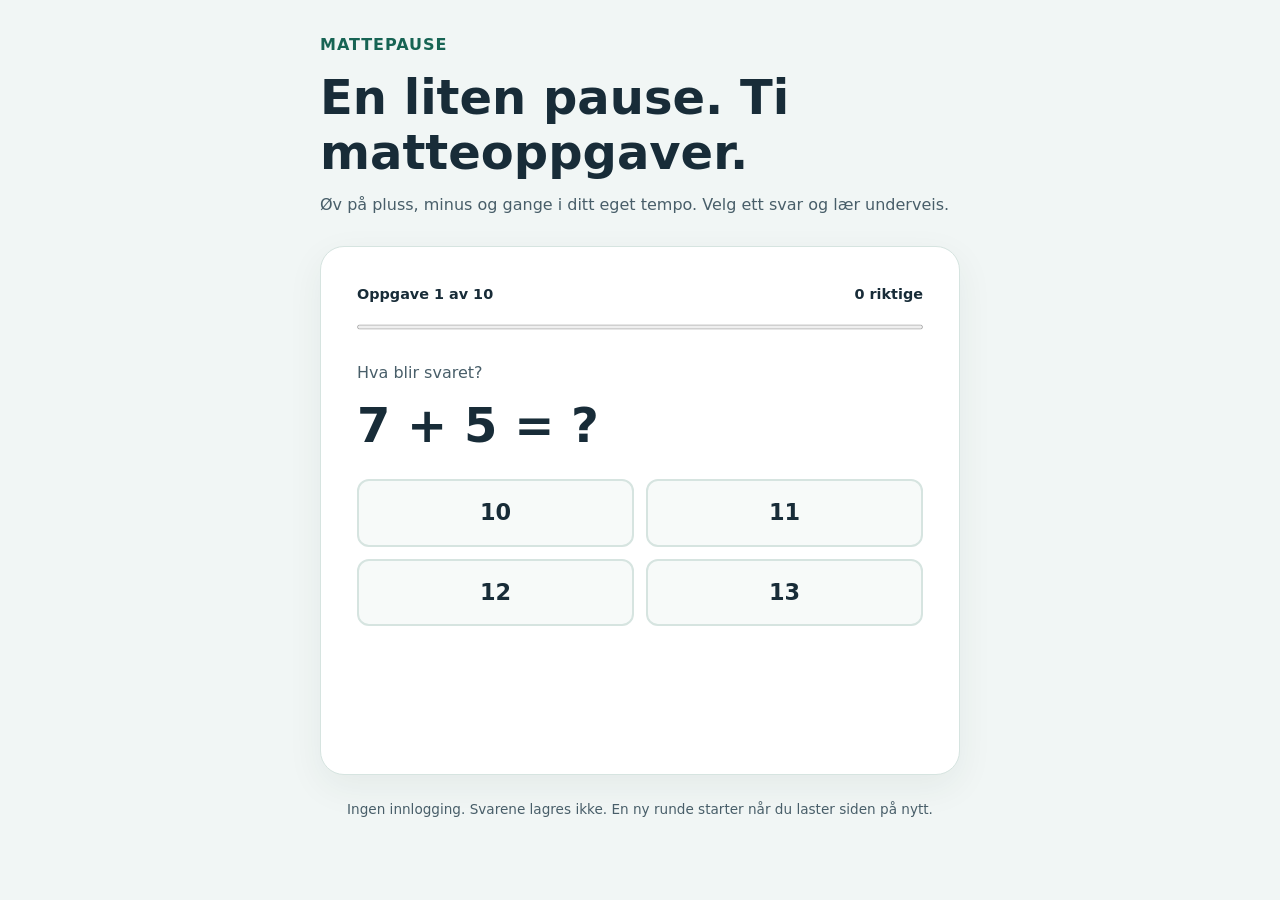
==== public/index.html @ da72226c "Lag norsk publiseringsguide og selvstendig mattequiz" ====
<!doctype html>
<html lang="nb">
<head>
  <meta charset="utf-8">
  <meta name="viewport" content="width=device-width, initial-scale=1">
  <meta name="description" content="Øv på pluss, minus og gange med en gratis mattequiz. Ti oppgaver med forklaring og umiddelbar tilbakemelding.">
  <title>Mattepause – en liten mattequiz</title>
  <style>
    :root {
      color-scheme: light;
      font-family: system-ui, -apple-system, BlinkMacSystemFont, "Segoe UI", sans-serif;
      color: #182c38;
      background: #f1f6f5;
      line-height: 1.6;
    }
    * { box-sizing: border-box; }
    body { margin: 0; padding: 32px 16px; }
    main { width: 100%; max-width: 640px; margin: 0 auto; }
    .brand { margin: 0; color: #176454; font-weight: 800; letter-spacing: .06em; }
    h1 { font-size: clamp(2rem, 6vw, 3rem); line-height: 1.15; margin: 12px 0; }
    .intro { color: #485e69; margin: 0 0 28px; }
    .card { background: #fff; padding: clamp(20px, 5vw, 36px); border: 1px solid #d6e4e0; border-radius: 24px; box-shadow: 0 12px 36px #183c3010; }
    .meta { display: flex; justify-content: space-between; gap: 12px; flex-wrap: wrap; font-size: .9rem; font-weight: 600; }
    progress { display: block; width: 100%; height: 10px; margin: 16px 0 28px; accent-color: #176454; }
    .label { color: #485e69; margin: 0; }
    h2 { font-size: clamp(2rem, 8vw, 3rem); line-height: 1.2; margin: 12px 0 24px; }
    .answers { display: grid; grid-template-columns: repeat(2, minmax(0, 1fr)); gap: 12px; }
    button { font: inherit; cursor: pointer; min-height: 52px; border-radius: 12px; }
    .answer { border: 2px solid #d6e4e0; background: #f7faf9; color: #182c38; font-size: 1.4rem; font-weight: 700; padding: 14px; }
    .answer:hover:not(:disabled) { border-color: #176454; background: #eaf4f0; }
    button:focus-visible { outline: 3px solid #2649bb; outline-offset: 4px; }
    .answer:disabled { cursor: default; opacity: 1; }
    .answer.correct { background: #e5f4e9; border-color: #237344; color: #17502e; }
    .answer.wrong { background: #fff0ed; border-color: #ac3a2a; color: #872c20; }
    .feedback { min-height: 5em; margin: 20px 0 12px; }
    .feedback[data-result="correct"] { color: #17502e; }
    .feedback[data-result="wrong"] { color: #872c20; }
    .primary { width: 100%; border: 0; background: #176454; color: #fff; padding: 12px 20px; font-weight: 700; }
    .primary:hover { background: #104c40; }
    .summary { font-size: 1.15rem; margin-bottom: 28px; }
    footer { text-align: center; color: #485e69; font-size: .85rem; margin-top: 24px; }
    [hidden] { display: none !important; }
    @media (max-width: 360px) { body { padding: 20px 12px; } .card { padding: 18px; } }
  </style>
</head>
<body>
  <main>
    <header>
      <p class="brand">MATTEPAUSE</p>
      <h1>En liten pause. Ti matteoppgaver.</h1>
      <p class="intro">Øv på pluss, minus og gange i ditt eget tempo. Velg ett svar og lær underveis.</p>
    </header>
    <section class="card" aria-label="Mattequiz">
      <div id="quiz">
        <div class="meta"><span id="counter"></span><span id="score"></span></div>
        <progress id="progress" value="0" max="10" aria-label="Antall besvarte oppgaver"></progress>
        <p class="label">Hva blir svaret?</p>
        <h2 id="question" tabindex="-1"></h2>
        <div id="answers" class="answers" role="group" aria-labelledby="question"></div>
        <p id="feedback" class="feedback" role="status" aria-live="polite" aria-atomic="true"></p>
        <button id="next" class="primary" type="button" hidden>Neste oppgave →</button>
      </div>
      <div id="result" hidden>
        <p class="label">Alle oppgavene er besvart</p>
        <h2 id="result-title" tabindex="-1">Godt jobbet!</h2>
        <p id="summary" class="summary"></p>
        <button id="restart" class="primary" type="button">Prøv en gang til</button>
      </div>
      <noscript>Du må aktivere JavaScript i nettleseren for å bruke quizen.</noscript>
    </section>
    <footer>Ingen innlogging. Svarene lagres ikke. En ny runde starter når du laster siden på nytt.</footer>
  </main>
  <script>
    "use strict";

    // Endre oppgavene her. «answer» er riktig svar og må finnes én gang i «options».
    const questions = [
      { text: "7 + 5", answer: 12, options: [10, 11, 12, 13], explanation: "7 + 3 blir 10. Legg til 2 til, så får du 12." },
      { text: "15 − 8", answer: 7, options: [6, 7, 8, 9], explanation: "15 − 5 blir 10. Trekk fra 3 til, så får du 7." },
      { text: "3 × 4", answer: 12, options: [7, 10, 12, 14], explanation: "Tre grupper med fire blir 4 + 4 + 4 = 12." },
      { text: "9 + 6", answer: 15, options: [14, 15, 16, 17], explanation: "9 + 1 blir 10. Legg til de siste 5, så får du 15." },
      { text: "20 − 7", answer: 13, options: [11, 12, 13, 14], explanation: "20 − 5 blir 15. Trekk fra 2 til, så får du 13." },
      { text: "5 × 5", answer: 25, options: [10, 20, 25, 30], explanation: "Fem grupper med fem blir 5 + 5 + 5 + 5 + 5 = 25." },
      { text: "18 + 4", answer: 22, options: [20, 21, 22, 24], explanation: "18 + 2 blir 20. Legg til 2 til, så får du 22." },
      { text: "14 − 6", answer: 8, options: [6, 7, 8, 9], explanation: "14 − 4 blir 10. Trekk fra 2 til, så får du 8." },
      { text: "2 × 9", answer: 18, options: [11, 16, 18, 20], explanation: "To grupper med ni blir 9 + 9 = 18." },
      { text: "25 + 15", answer: 40, options: [30, 35, 40, 45], explanation: "20 + 10 blir 30, og 5 + 5 blir 10. Til sammen blir det 40." }
    ];

    const byId = (id) => document.getElementById(id);
    let current = 0;
    let points = 0;
    let answered = false;

    function showQuestion(moveFocus = false) {
      answered = false;
      const question = questions[current];
      byId("counter").textContent = `Oppgave ${current + 1} av ${questions.length}`;
      byId("score").textContent = `${points} riktige`;
      byId("progress").max = questions.length;
      byId("progress").value = current;
      byId("question").textContent = `${question.text} = ?`;
      byId("feedback").textContent = "";
      byId("feedback").removeAttribute("data-result");
      byId("next").hidden = true;
      byId("answers").replaceChildren();
      question.options.forEach((option) => {
        const button = document.createElement("button");
        button.type = "button";
        button.className = "answer";
        button.textContent = option;
        button.addEventListener("click", () => checkAnswer(option, button));
        byId("answers").append(button);
      });
      if (moveFocus) byId("question").focus();
    }

    function checkAnswer(option, selectedButton) {
      if (answered) return;
      answered = true;
      const question = questions[current];
      const correct = option === question.answer;
      if (correct) points += 1;
      for (const button of byId("answers").children) {
        button.disabled = true;
        if (Number(button.textContent) === question.answer) button.classList.add("correct");
      }
      if (!correct) selectedButton.classList.add("wrong");
      byId("feedback").dataset.result = correct ? "correct" : "wrong";
      byId("feedback").textContent = `${correct ? "Riktig!" : `Ikke helt. Riktig svar er ${question.answer}.`} ${question.explanation}`;
      byId("score").textContent = `${points} riktige`;
      byId("progress").value = current + 1;
      byId("next").textContent = current === questions.length - 1 ? "Se resultatet →" : "Neste oppgave →";
      byId("next").hidden = false;
    }

    byId("next").addEventListener("click", () => {
      if (!answered) return;
      current += 1;
      if (current < questions.length) {
        showQuestion(true);
      } else {
        byId("quiz").hidden = true;
        byId("result").hidden = false;
        byId("summary").textContent = `Du fikk ${points} av ${questions.length} riktige. ${points === questions.length ? "Alle svarene var riktige!" : "Ta gjerne en ny runde og øv på det som var vanskelig."}`;
        byId("result-title").focus();
      }
    });

    byId("restart").addEventListener("click", () => {
      current = 0;
      points = 0;
      byId("result").hidden = true;
      byId("quiz").hidden = false;
      showQuestion(true);
    });

    showQuestion();
  </script>
</body>
</html>
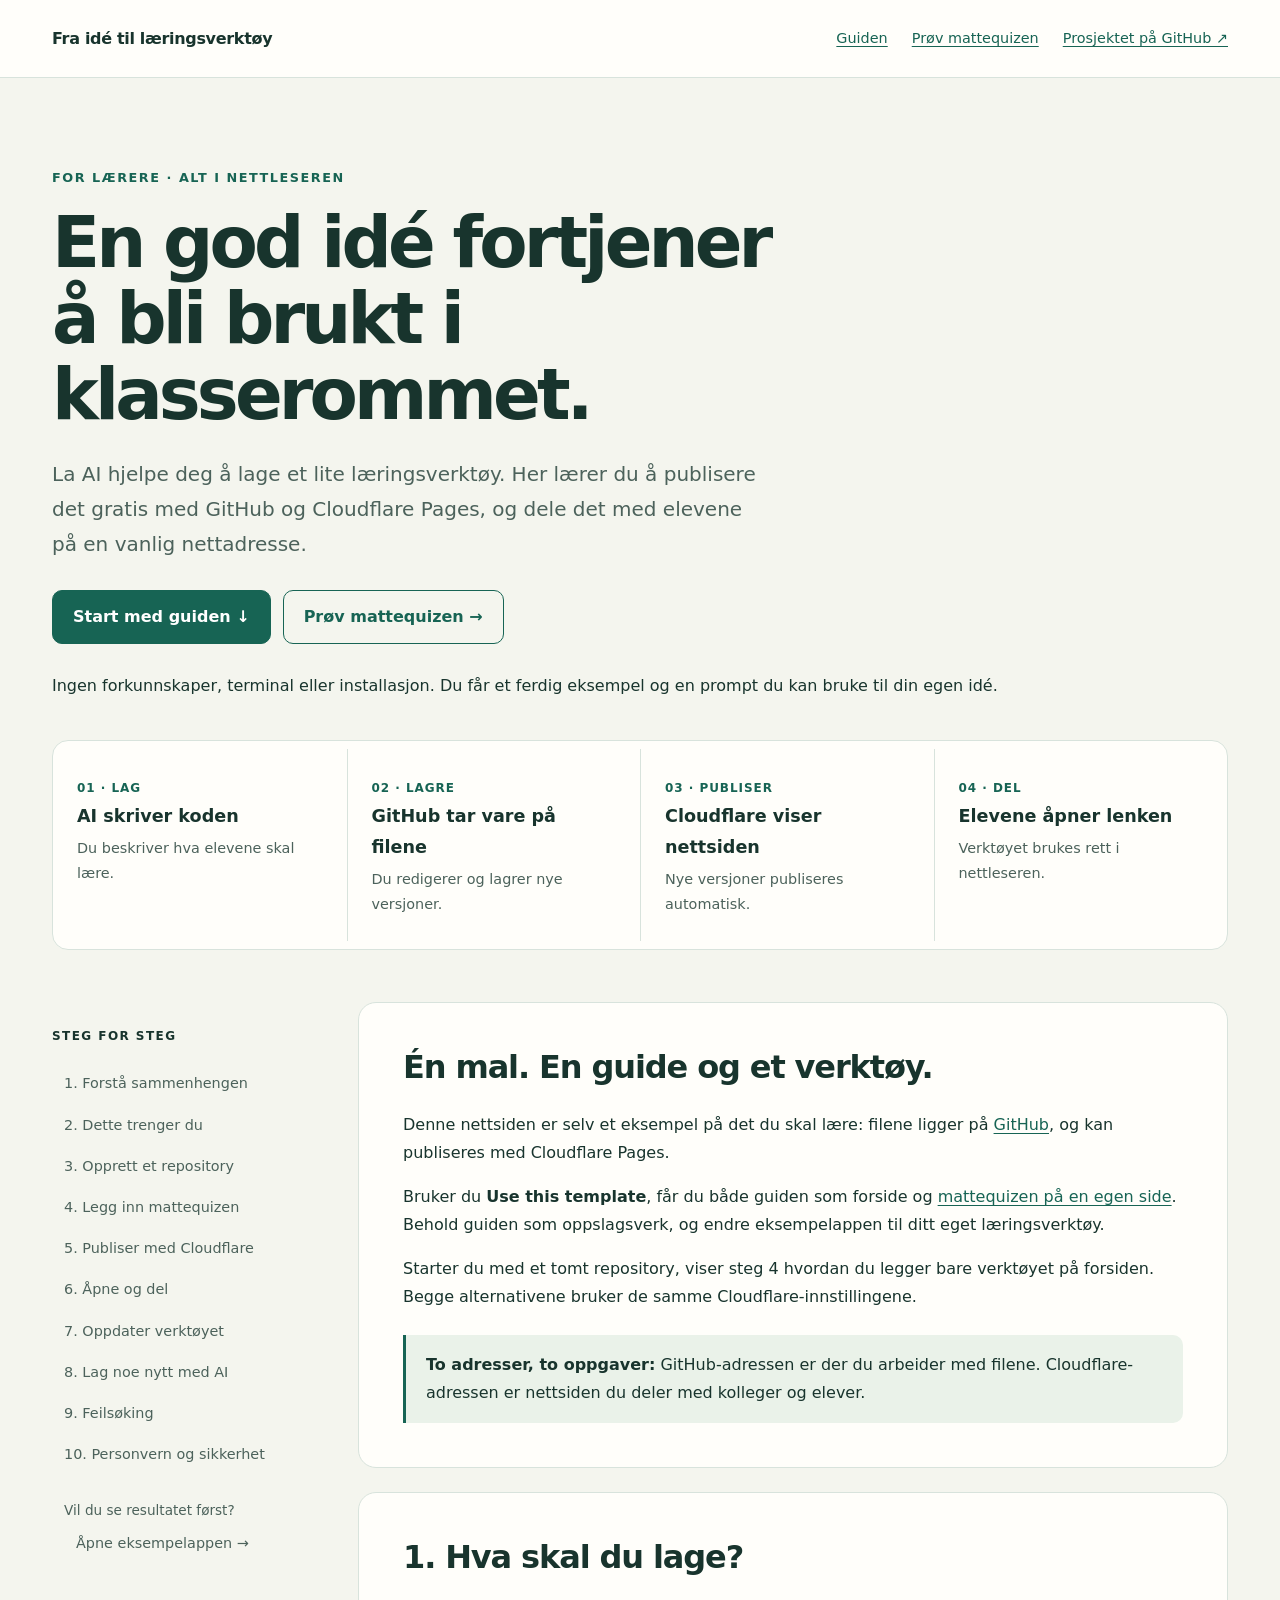
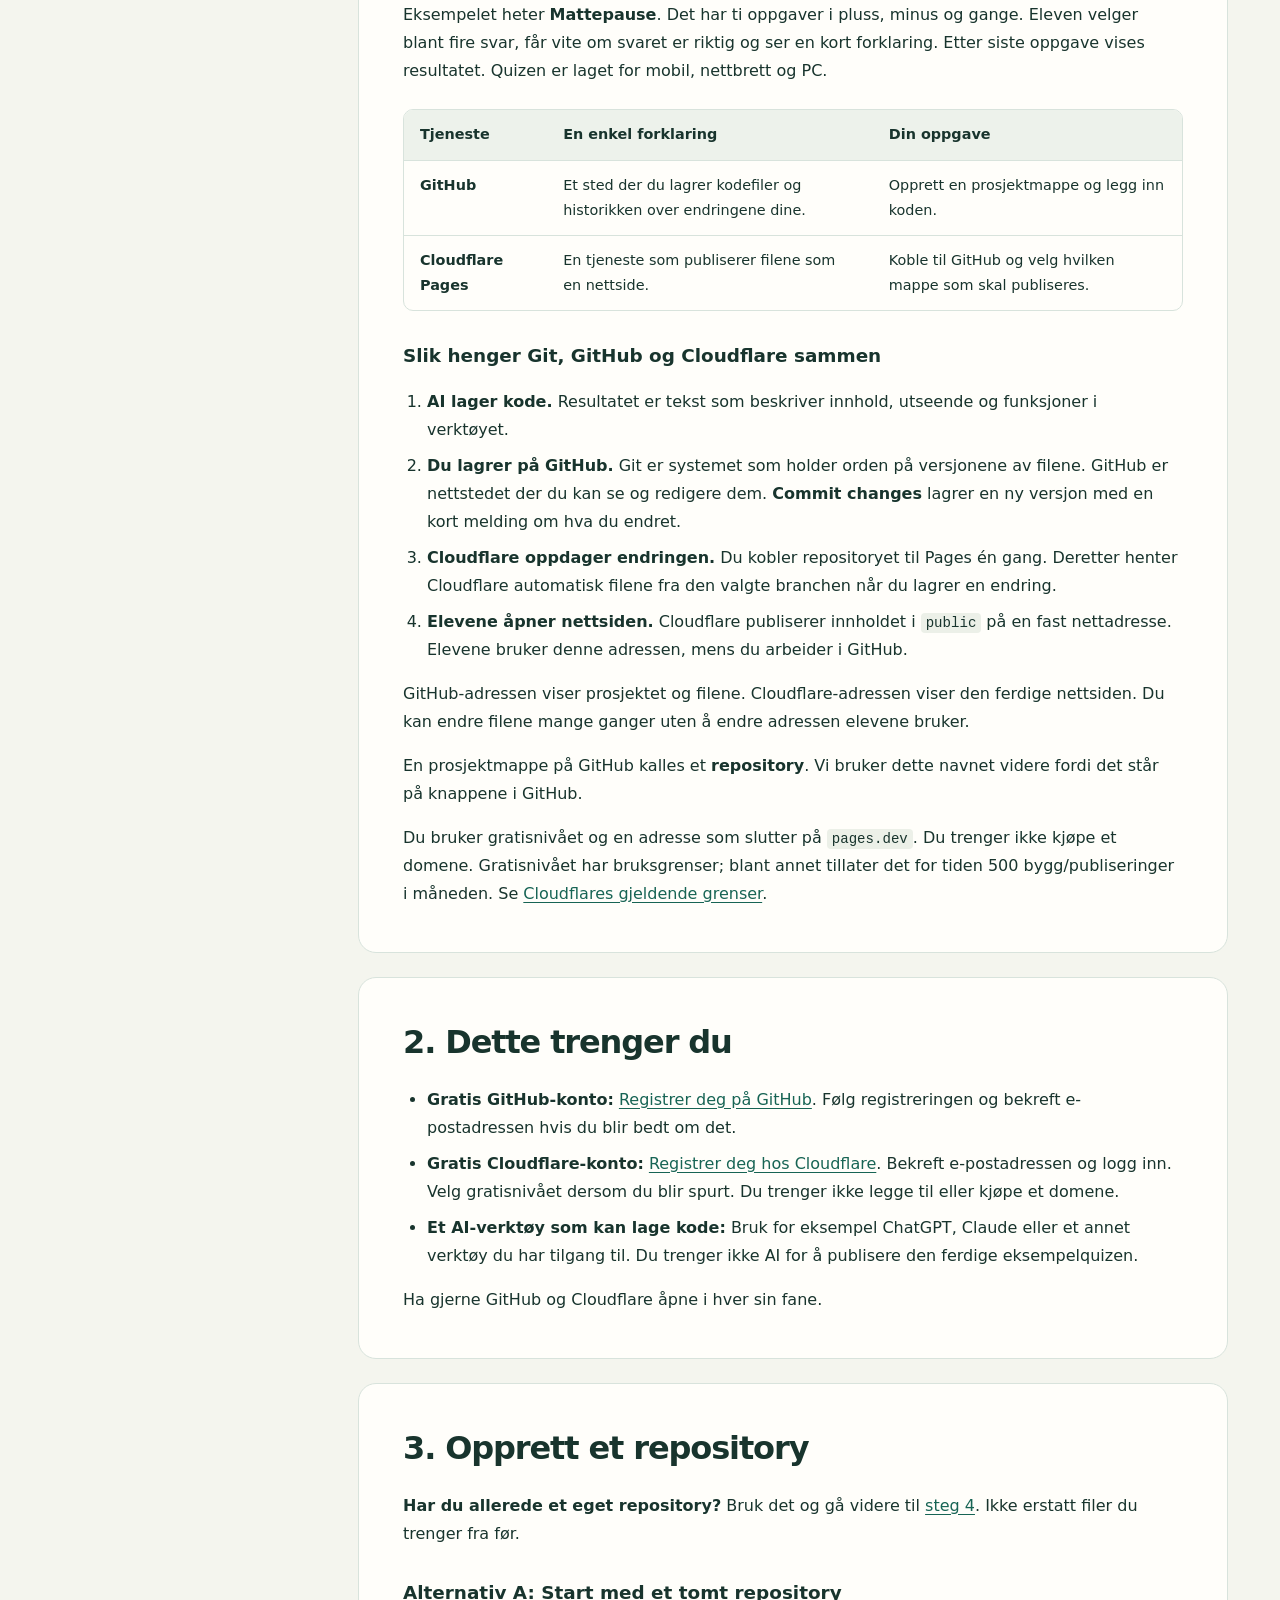
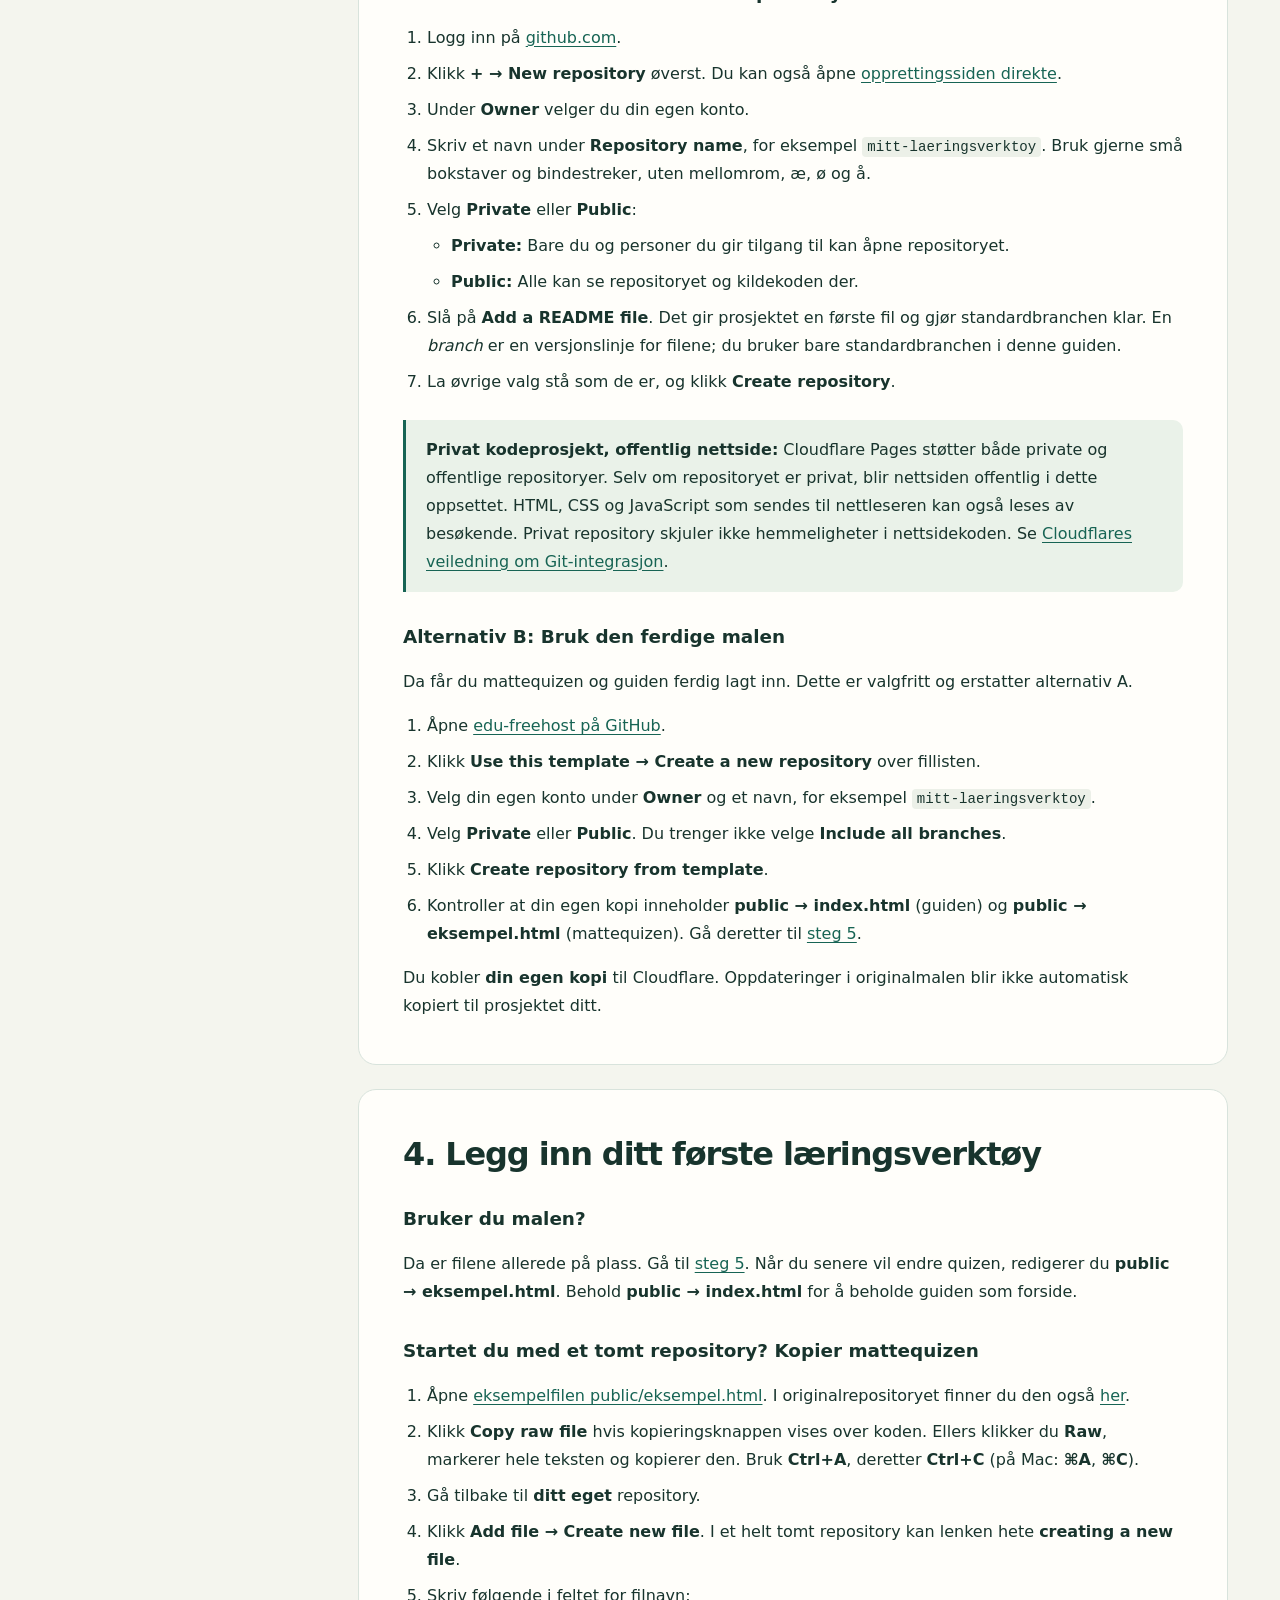
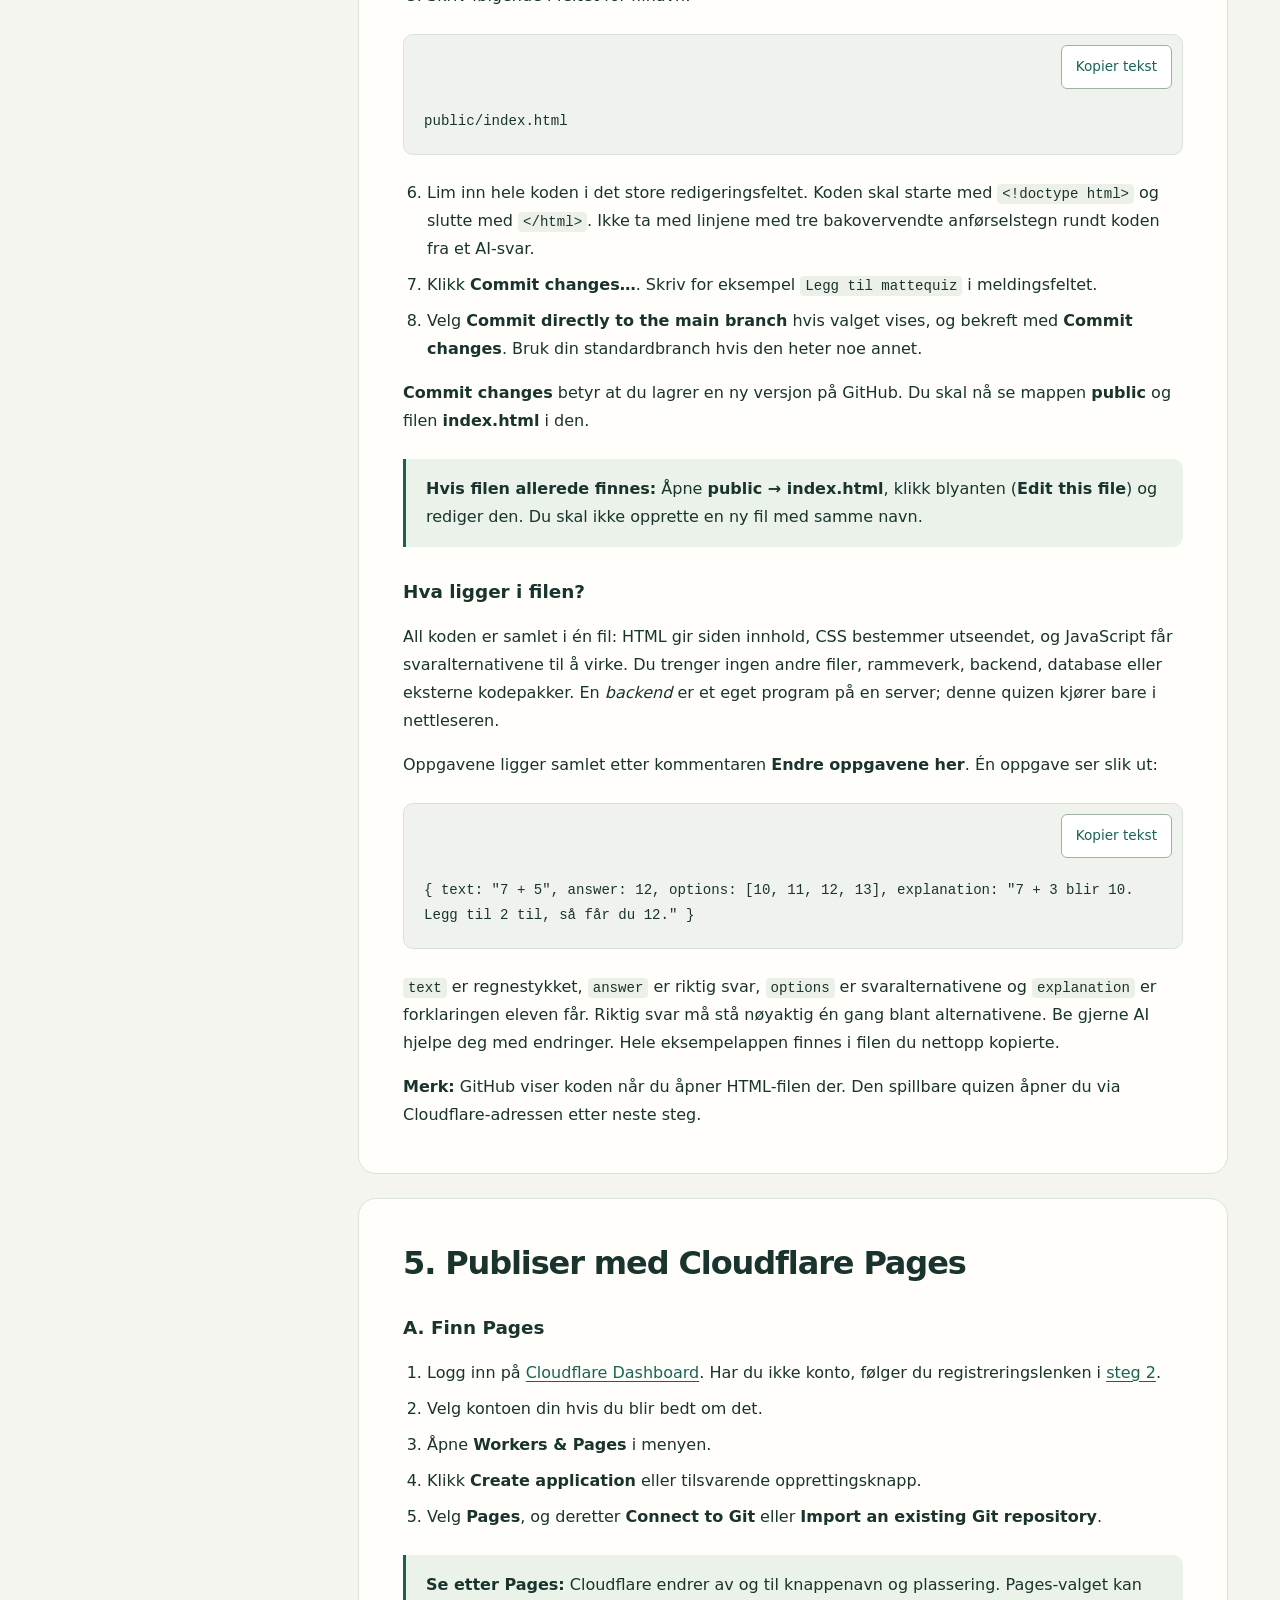
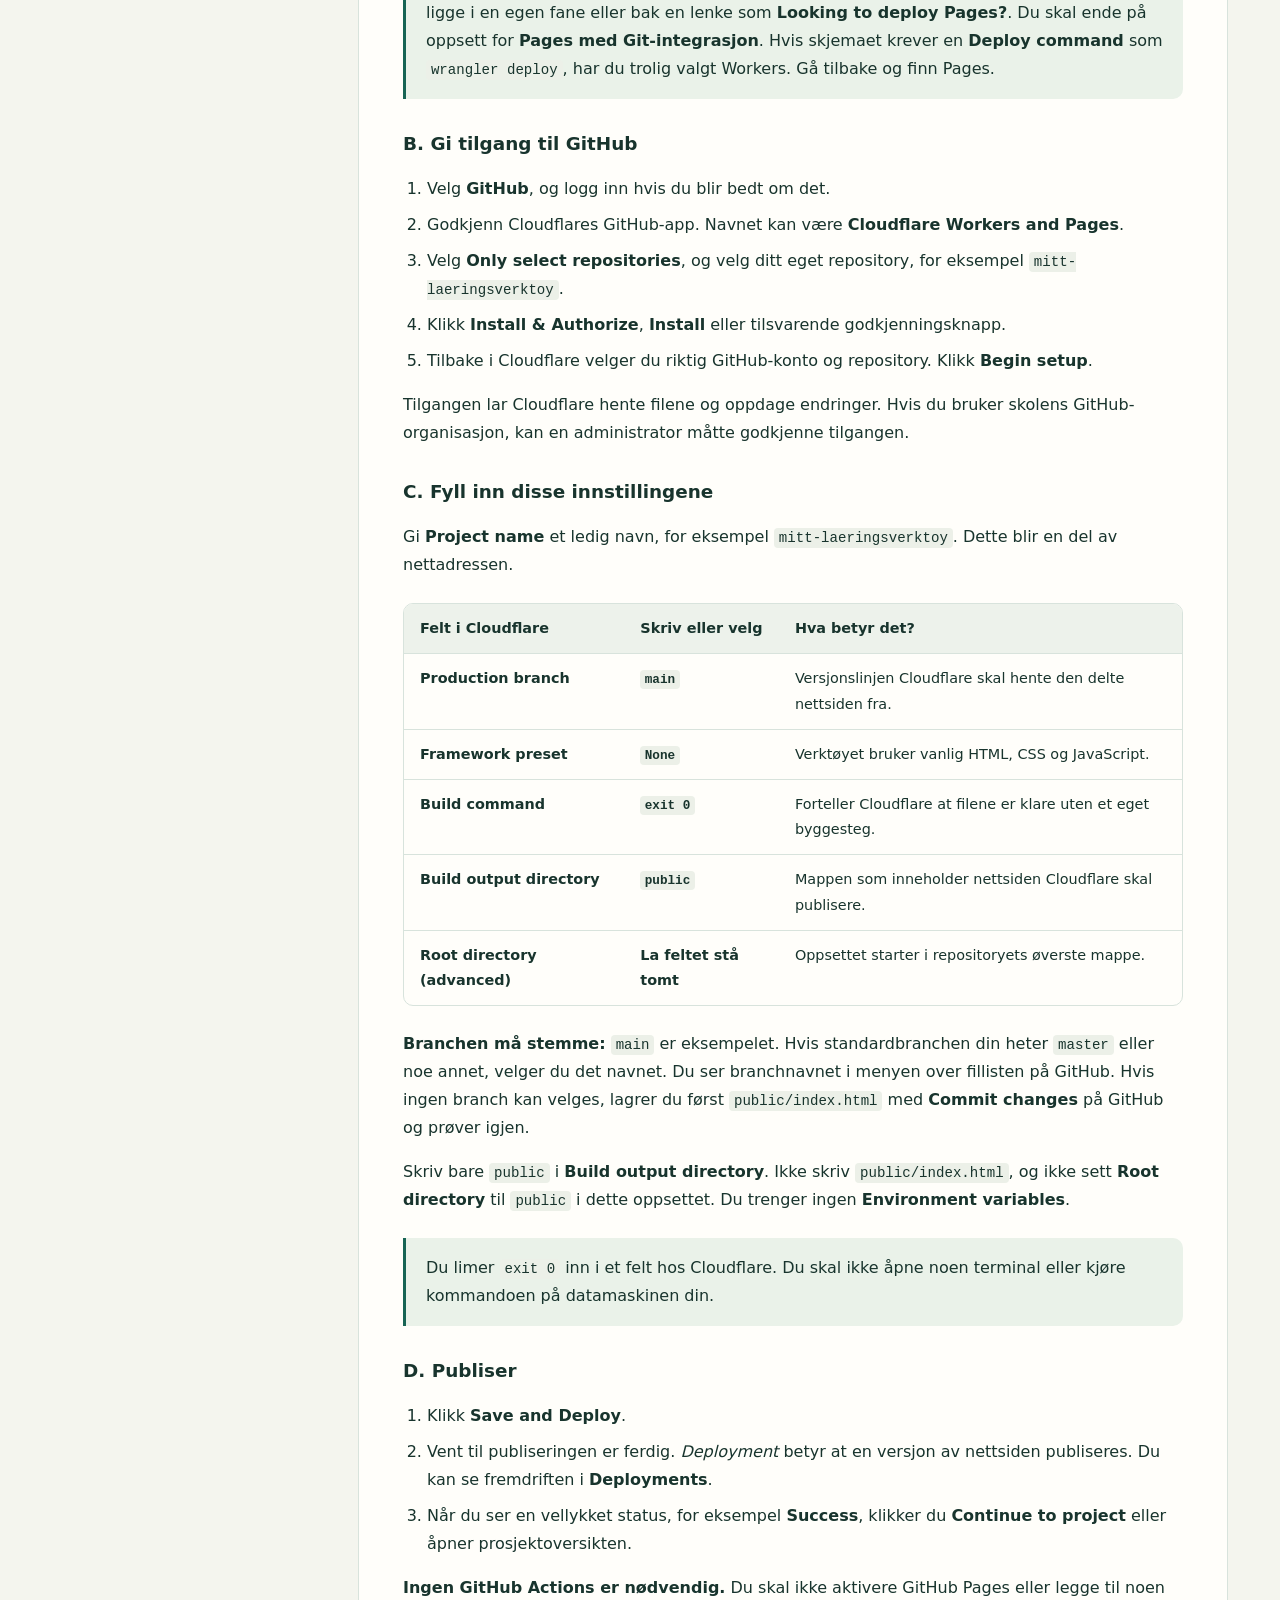
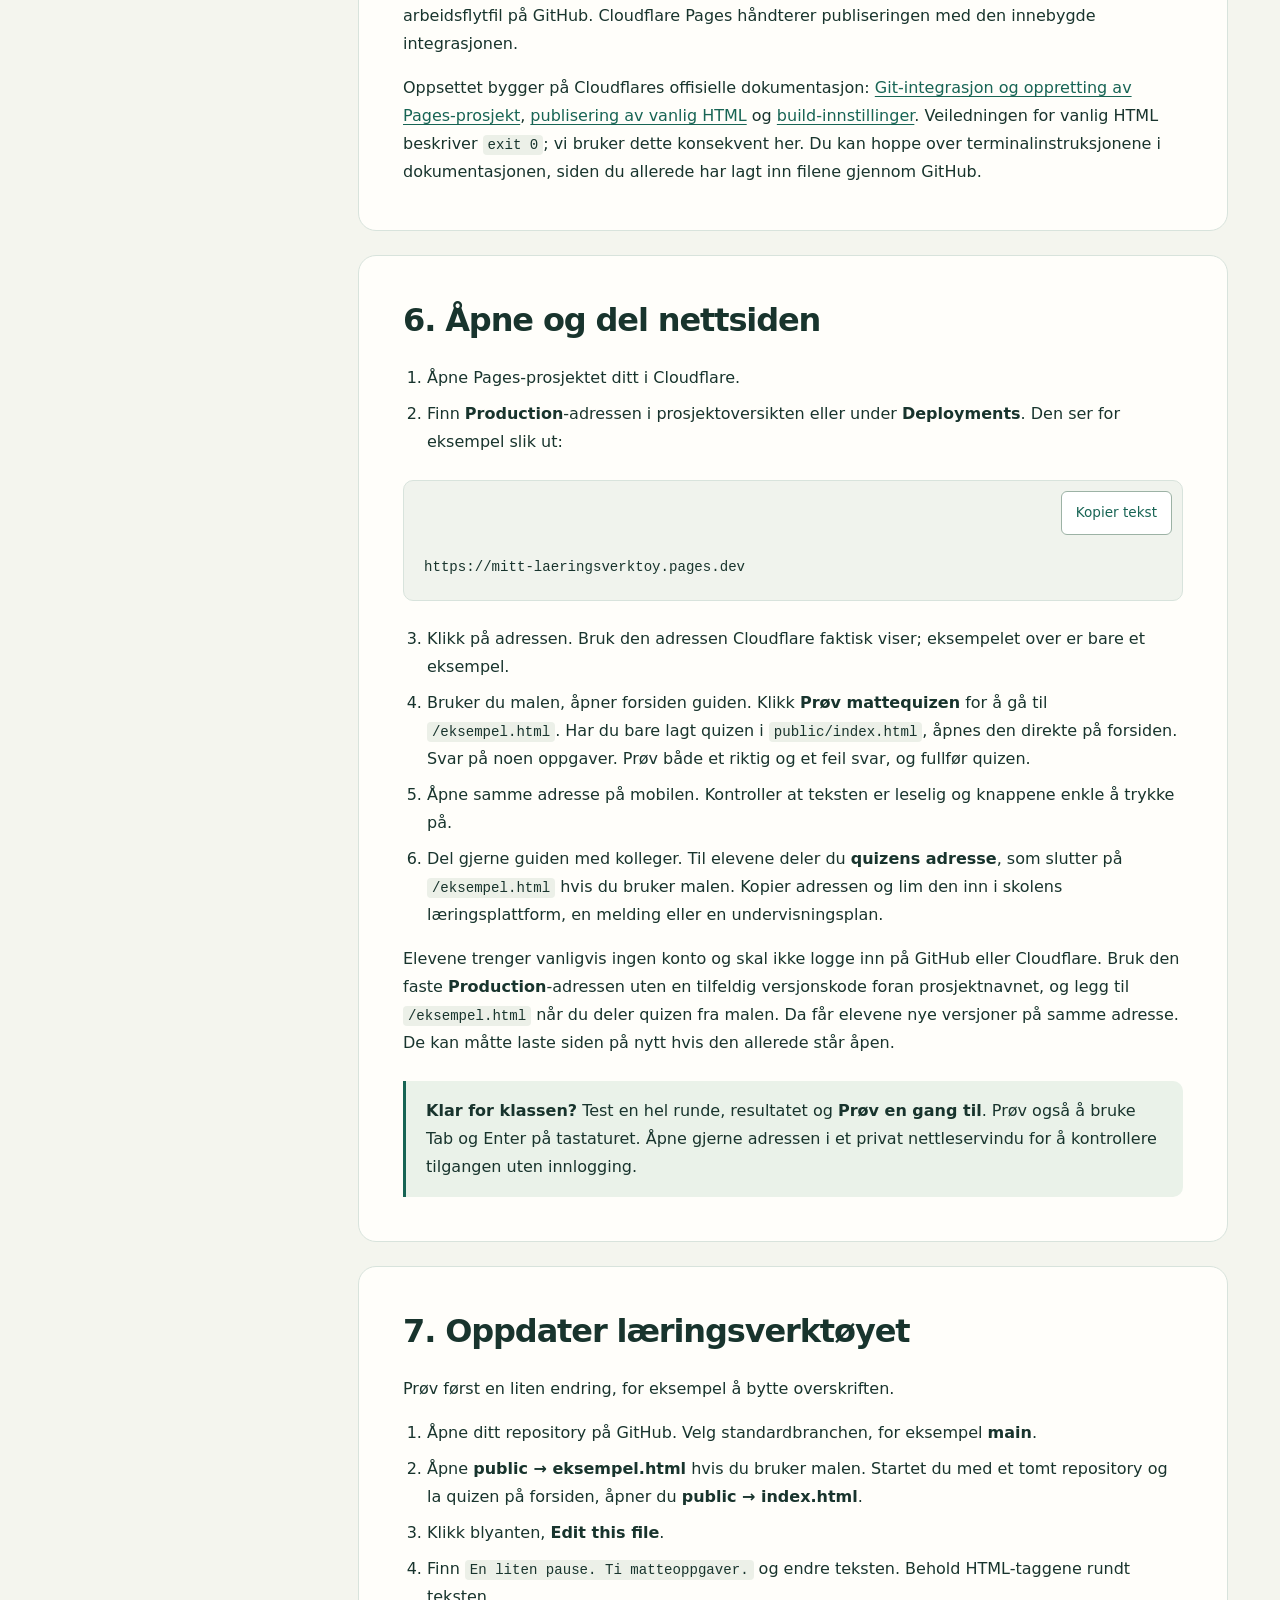
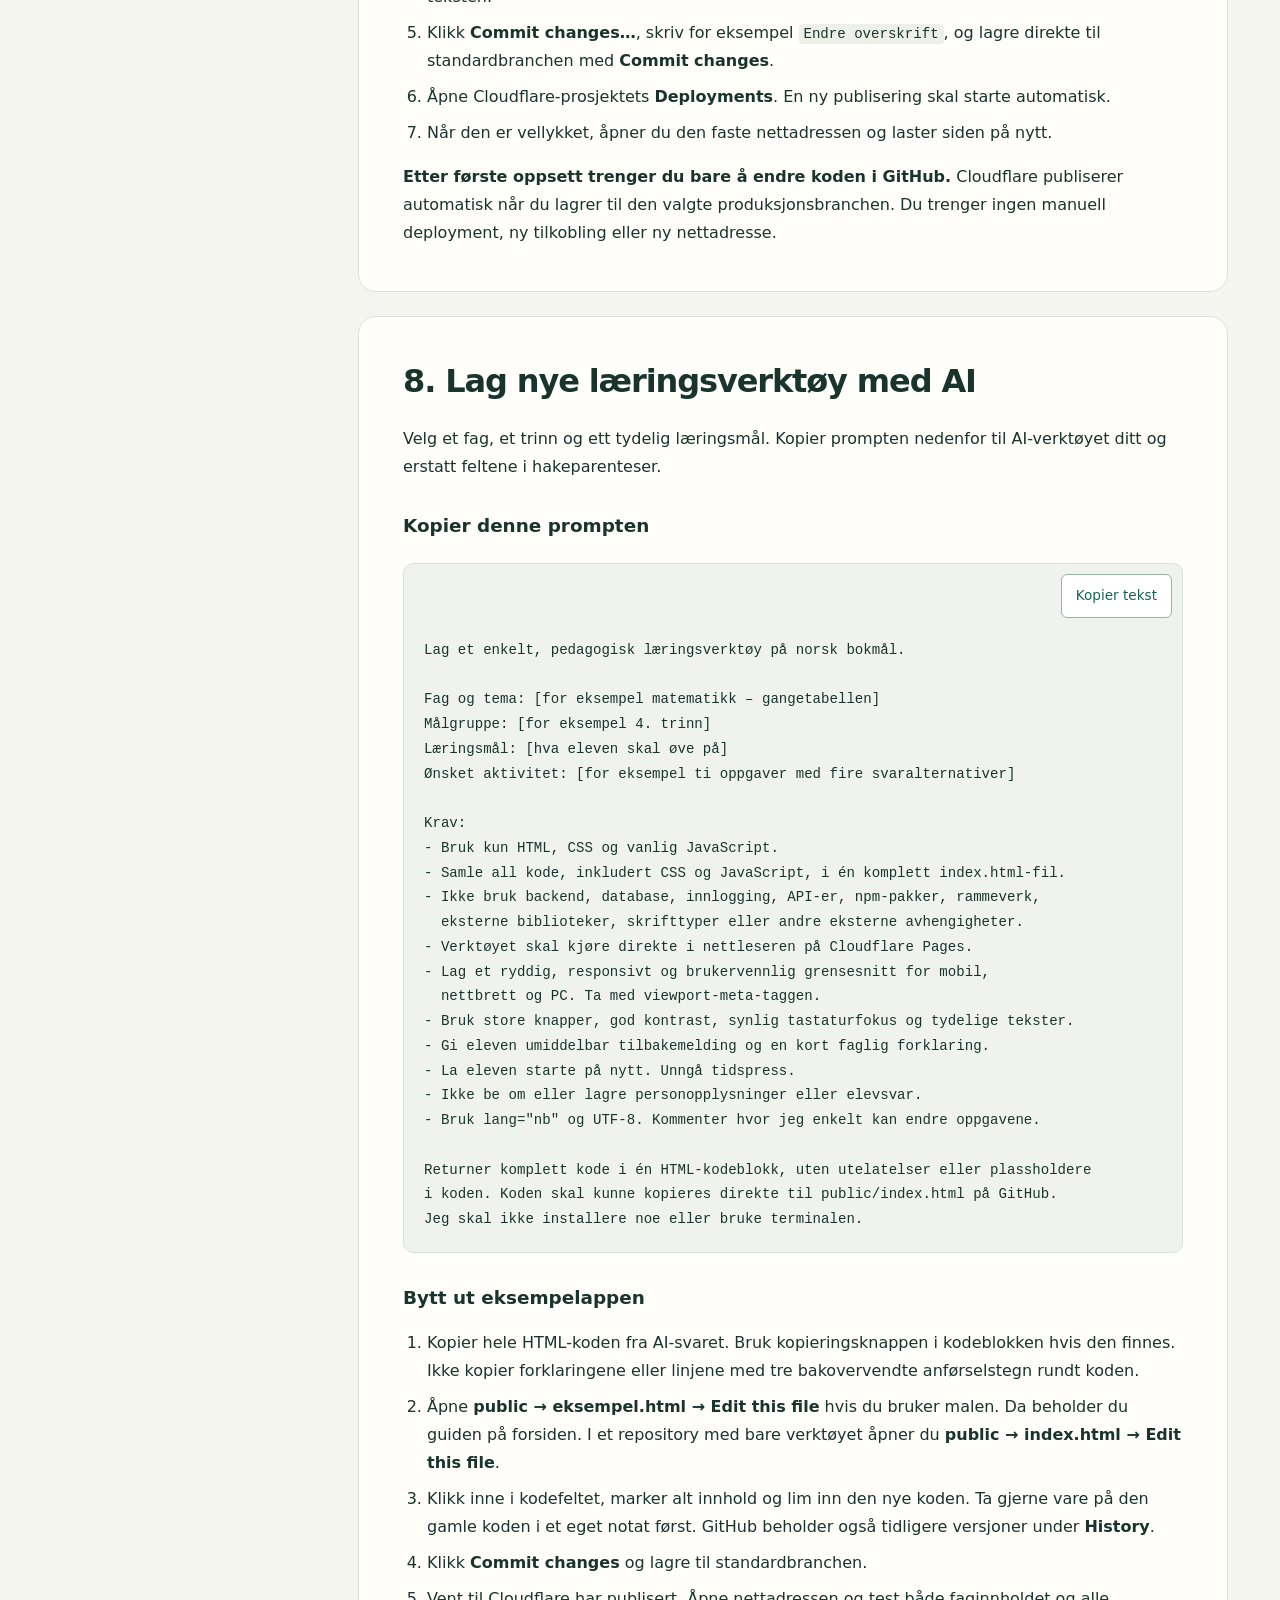
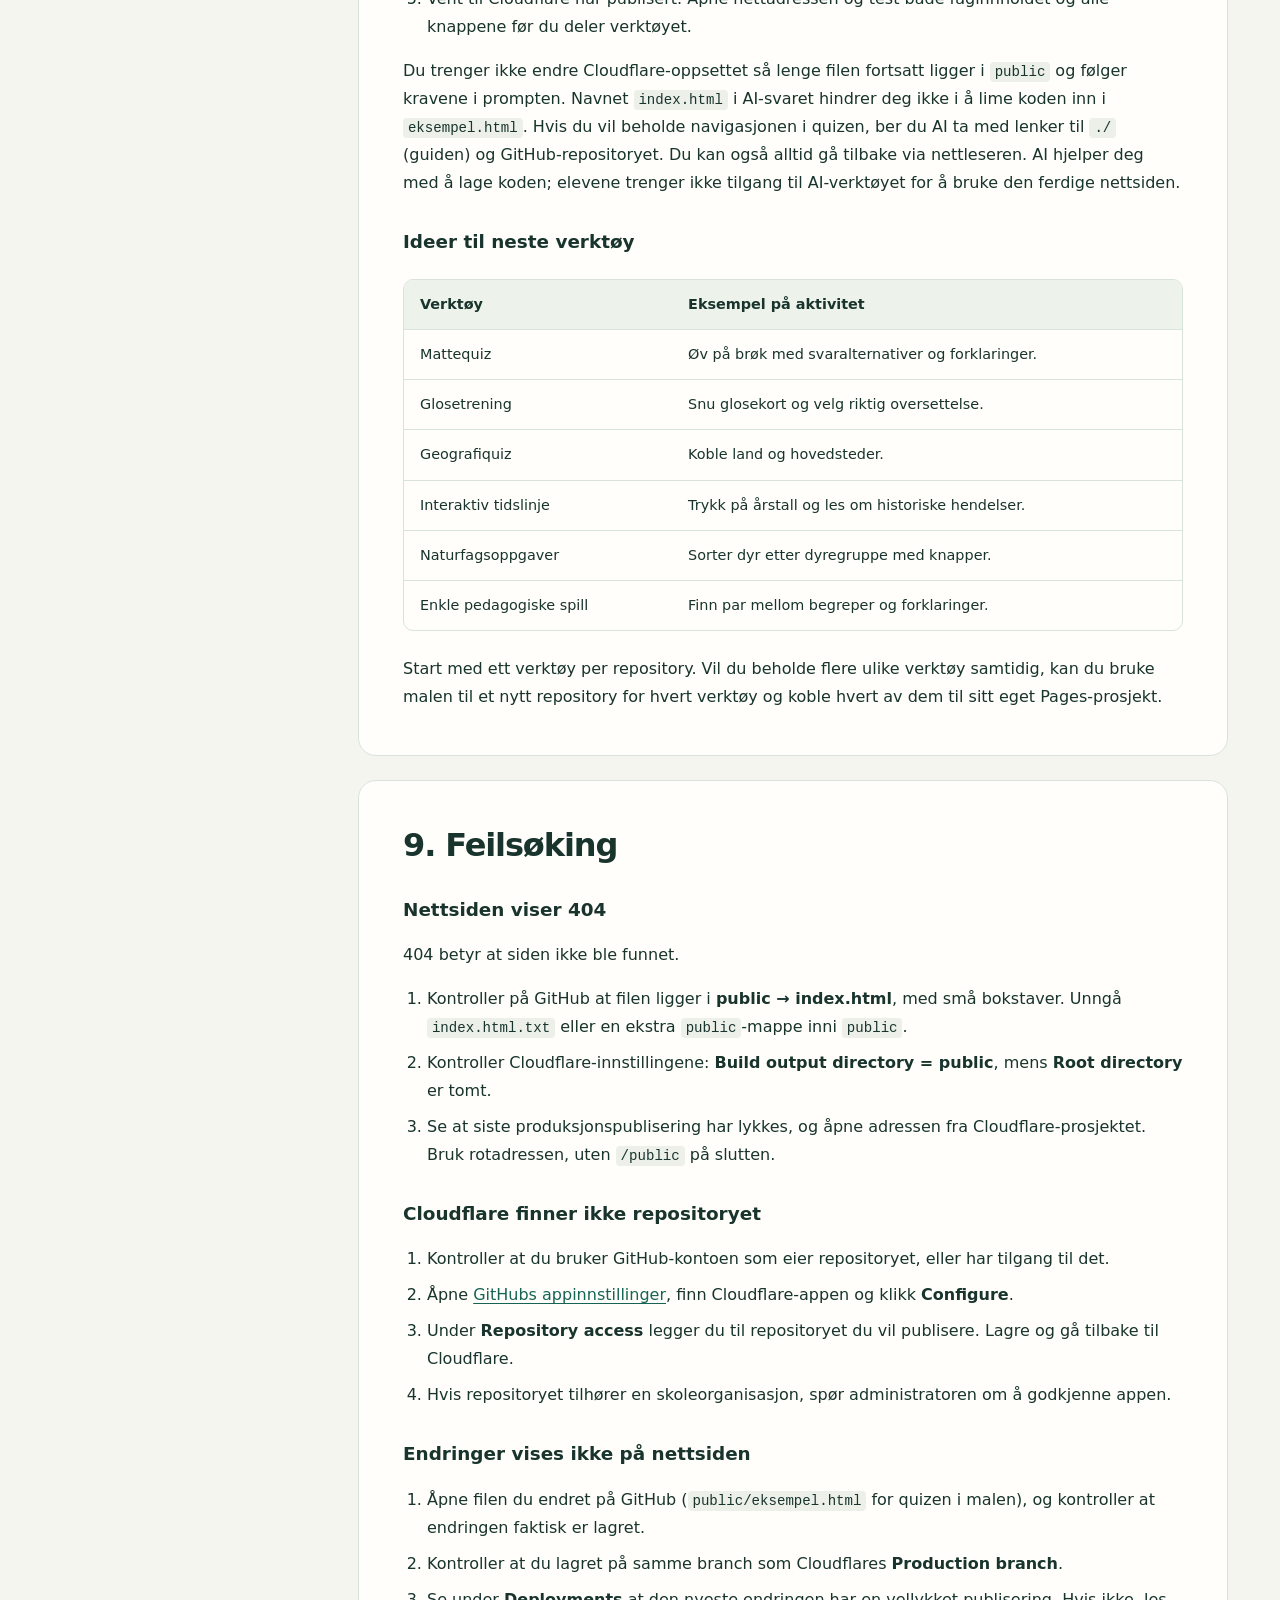
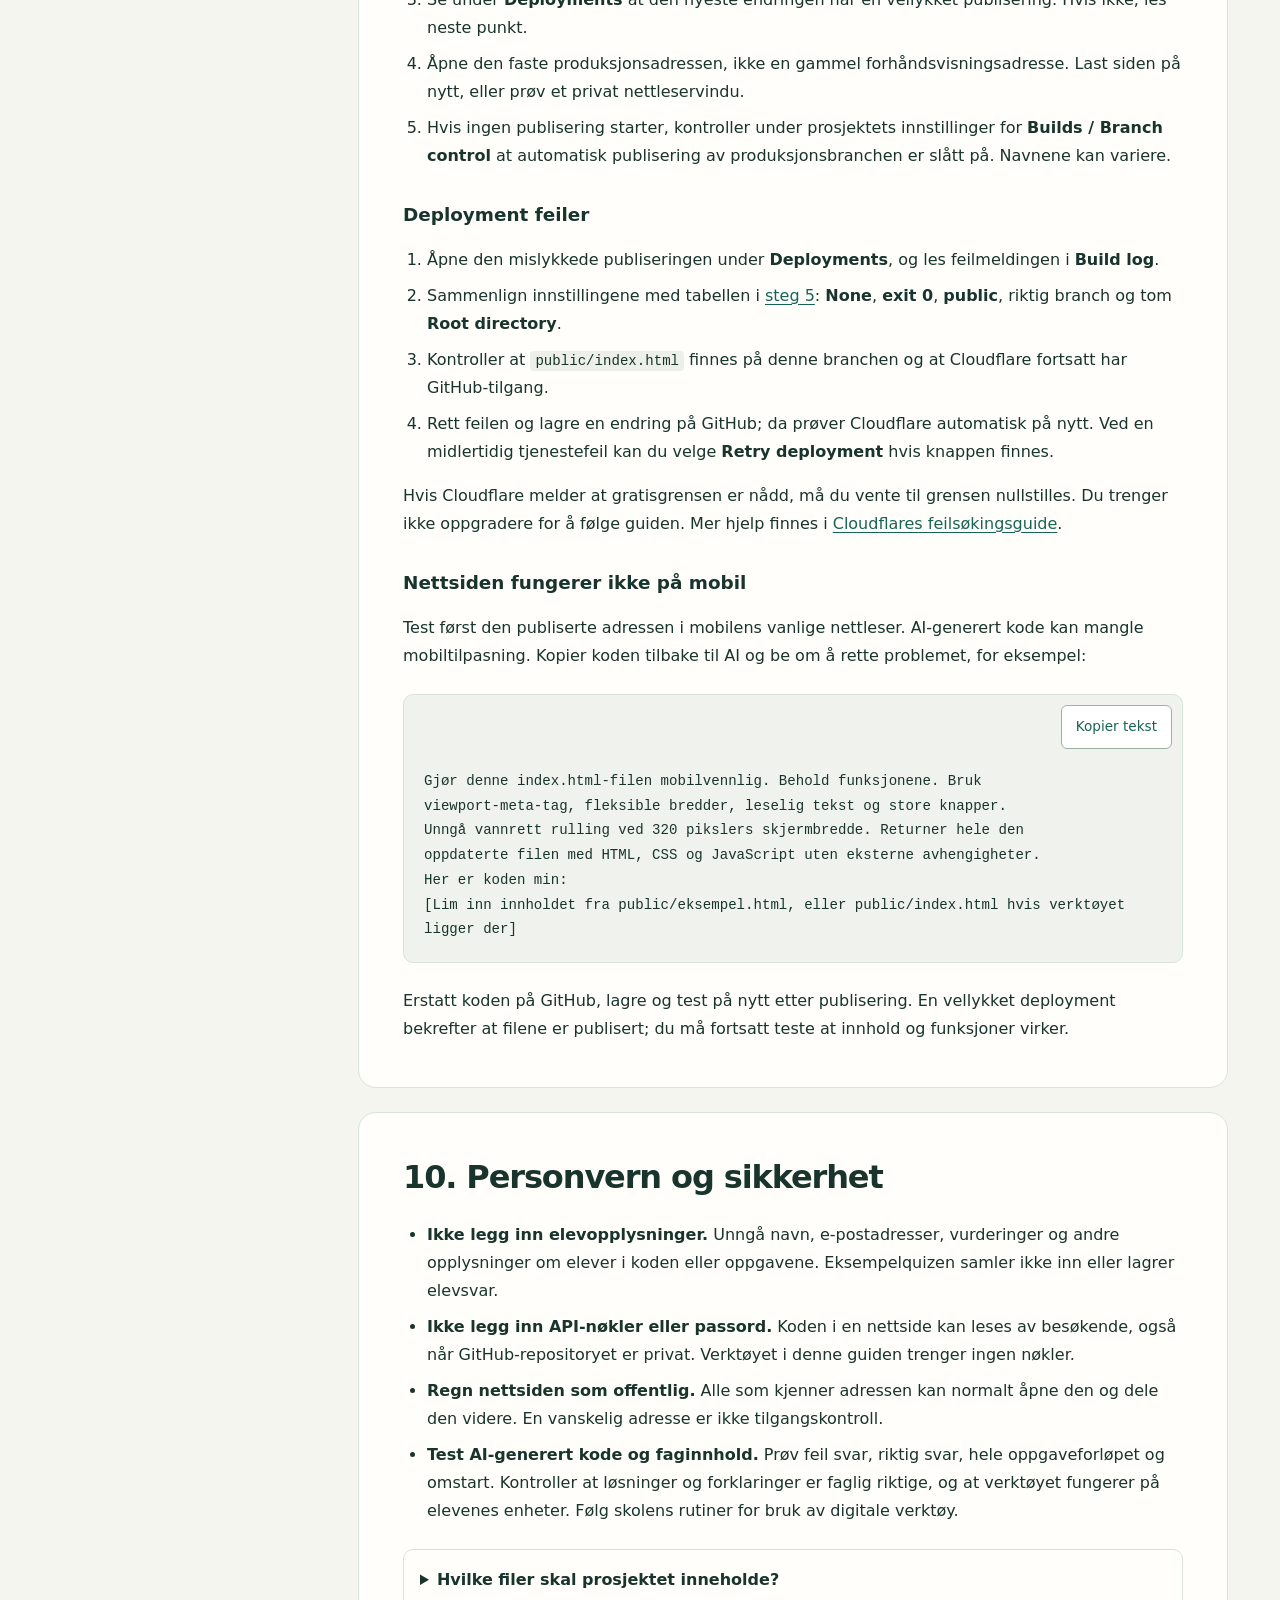
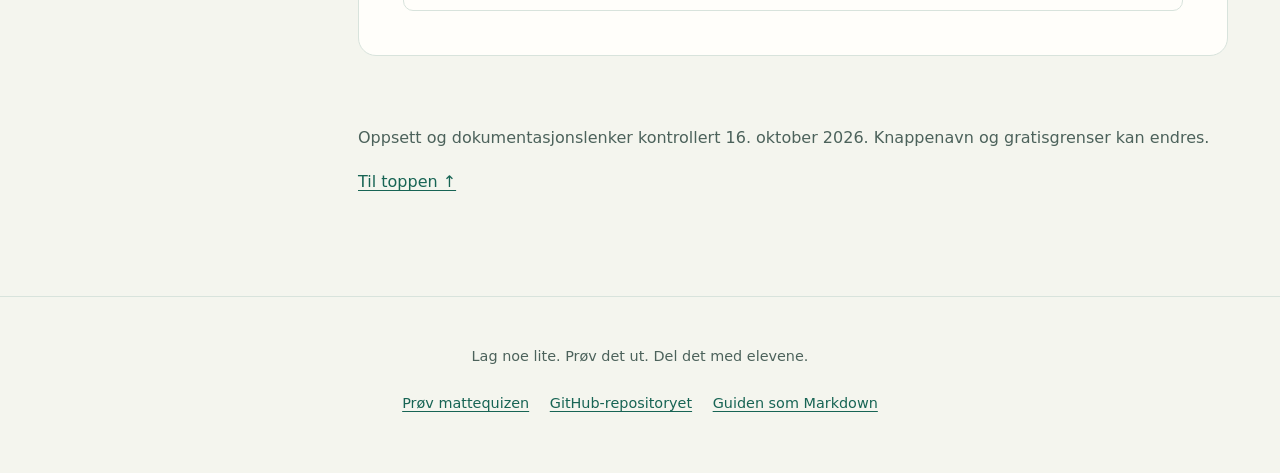
==== commit 444e3fc3: "Publiser guiden som forside med navigasjon til mattequizen" ====
--- a/public/index.html
+++ b/public/index.html
@@ -3,159 +3,392 @@
 <head>
   <meta charset="utf-8">
   <meta name="viewport" content="width=device-width, initial-scale=1">
-  <meta name="description" content="Øv på pluss, minus og gange med en gratis mattequiz. Ti oppgaver med forklaring og umiddelbar tilbakemelding.">
-  <title>Mattepause – en liten mattequiz</title>
-  <style>
-    :root {
-      color-scheme: light;
-      font-family: system-ui, -apple-system, BlinkMacSystemFont, "Segoe UI", sans-serif;
-      color: #182c38;
-      background: #f1f6f5;
-      line-height: 1.6;
-    }
-    * { box-sizing: border-box; }
-    body { margin: 0; padding: 32px 16px; }
-    main { width: 100%; max-width: 640px; margin: 0 auto; }
-    .brand { margin: 0; color: #176454; font-weight: 800; letter-spacing: .06em; }
-    h1 { font-size: clamp(2rem, 6vw, 3rem); line-height: 1.15; margin: 12px 0; }
-    .intro { color: #485e69; margin: 0 0 28px; }
-    .card { background: #fff; padding: clamp(20px, 5vw, 36px); border: 1px solid #d6e4e0; border-radius: 24px; box-shadow: 0 12px 36px #183c3010; }
-    .meta { display: flex; justify-content: space-between; gap: 12px; flex-wrap: wrap; font-size: .9rem; font-weight: 600; }
-    progress { display: block; width: 100%; height: 10px; margin: 16px 0 28px; accent-color: #176454; }
-    .label { color: #485e69; margin: 0; }
-    h2 { font-size: clamp(2rem, 8vw, 3rem); line-height: 1.2; margin: 12px 0 24px; }
-    .answers { display: grid; grid-template-columns: repeat(2, minmax(0, 1fr)); gap: 12px; }
-    button { font: inherit; cursor: pointer; min-height: 52px; border-radius: 12px; }
-    .answer { border: 2px solid #d6e4e0; background: #f7faf9; color: #182c38; font-size: 1.4rem; font-weight: 700; padding: 14px; }
-    .answer:hover:not(:disabled) { border-color: #176454; background: #eaf4f0; }
-    button:focus-visible { outline: 3px solid #2649bb; outline-offset: 4px; }
-    .answer:disabled { cursor: default; opacity: 1; }
-    .answer.correct { background: #e5f4e9; border-color: #237344; color: #17502e; }
-    .answer.wrong { background: #fff0ed; border-color: #ac3a2a; color: #872c20; }
-    .feedback { min-height: 5em; margin: 20px 0 12px; }
-    .feedback[data-result="correct"] { color: #17502e; }
-    .feedback[data-result="wrong"] { color: #872c20; }
-    .primary { width: 100%; border: 0; background: #176454; color: #fff; padding: 12px 20px; font-weight: 700; }
-    .primary:hover { background: #104c40; }
-    .summary { font-size: 1.15rem; margin-bottom: 28px; }
-    footer { text-align: center; color: #485e69; font-size: .85rem; margin-top: 24px; }
-    [hidden] { display: none !important; }
-    @media (max-width: 360px) { body { padding: 20px 12px; } .card { padding: 18px; } }
-  </style>
+  <meta name="description" content="Fra AI-idé til en nettadresse elevene kan bruke. En praktisk guide til gratis publisering med GitHub og Cloudflare Pages, med en mattequiz du kan prøve.">
+  <title>Fra idé til læringsverktøy – GitHub og Cloudflare for lærere</title>
+  <link rel="stylesheet" href="guide.css">
+  <script src="guide.js" defer></script>
 </head>
-<body>
+<body id="toppen">
+  <a class="skip" href="#veiledning">Hopp til guiden</a>
+  <header class="site-header">
+    <div class="topbar">
+      <a class="wordmark" href="./" aria-current="page">Fra idé til læringsverktøy</a>
+      <nav aria-label="Hovedmeny">
+        <a href="#steg-1">Guiden</a>
+        <a href="eksempel.html">Prøv mattequizen</a>
+        <a href="https://github.com/Christergabba/edu-freehost">Prosjektet på GitHub ↗</a>
+      </nav>
+    </div>
+  </header>
   <main>
-    <header>
-      <p class="brand">MATTEPAUSE</p>
-      <h1>En liten pause. Ti matteoppgaver.</h1>
-      <p class="intro">Øv på pluss, minus og gange i ditt eget tempo. Velg ett svar og lær underveis.</p>
-    </header>
-    <section class="card" aria-label="Mattequiz">
-      <div id="quiz">
-        <div class="meta"><span id="counter"></span><span id="score"></span></div>
-        <progress id="progress" value="0" max="10" aria-label="Antall besvarte oppgaver"></progress>
-        <p class="label">Hva blir svaret?</p>
-        <h2 id="question" tabindex="-1"></h2>
-        <div id="answers" class="answers" role="group" aria-labelledby="question"></div>
-        <p id="feedback" class="feedback" role="status" aria-live="polite" aria-atomic="true"></p>
-        <button id="next" class="primary" type="button" hidden>Neste oppgave →</button>
+    <div class="hero">
+      <p class="eyebrow">For lærere · Alt i nettleseren</p>
+      <h1>En god idé fortjener<br>å bli brukt i klasserommet.</h1>
+      <p class="lead">La AI hjelpe deg å lage et lite læringsverktøy. Her lærer du å publisere det gratis med GitHub og Cloudflare Pages, og dele det med elevene på en vanlig nettadresse.</p>
+      <div class="actions">
+        <a class="button primary" href="#steg-1">Start med guiden ↓</a>
+        <a class="button" href="eksempel.html">Prøv mattequizen →</a>
       </div>
-      <div id="result" hidden>
-        <p class="label">Alle oppgavene er besvart</p>
-        <h2 id="result-title" tabindex="-1">Godt jobbet!</h2>
-        <p id="summary" class="summary"></p>
-        <button id="restart" class="primary" type="button">Prøv en gang til</button>
-      </div>
-      <noscript>Du må aktivere JavaScript i nettleseren for å bruke quizen.</noscript>
-    </section>
-    <footer>Ingen innlogging. Svarene lagres ikke. En ny runde starter når du laster siden på nytt.</footer>
+      <p>Ingen forkunnskaper, terminal eller installasjon. Du får et ferdig eksempel og en prompt du kan bruke til din egen idé.</p>
+      <ol class="flow" aria-label="Fra idé til publisert læringsverktøy">
+        <li><small>01 · LAG</small><strong>AI skriver koden</strong><span>Du beskriver hva elevene skal lære.</span></li>
+        <li><small>02 · LAGRE</small><strong>GitHub tar vare på filene</strong><span>Du redigerer og lagrer nye versjoner.</span></li>
+        <li><small>03 · PUBLISER</small><strong>Cloudflare viser nettsiden</strong><span>Nye versjoner publiseres automatisk.</span></li>
+        <li><small>04 · DEL</small><strong>Elevene åpner lenken</strong><span>Verktøyet brukes rett i nettleseren.</span></li>
+      </ol>
+    </div>
+    <div class="layout">
+      <aside class="sidebar">
+        <nav aria-label="Innhold i guiden">
+          <h2>Steg for steg</h2>
+          <ol><li><a href="#steg-1">1. Forstå sammenhengen</a></li>
+<li><a href="#steg-2">2. Dette trenger du</a></li>
+<li><a href="#steg-3">3. Opprett et repository</a></li>
+<li><a href="#steg-4">4. Legg inn mattequizen</a></li>
+<li><a href="#steg-5">5. Publiser med Cloudflare</a></li>
+<li><a href="#steg-6">6. Åpne og del</a></li>
+<li><a href="#steg-7">7. Oppdater verktøyet</a></li>
+<li><a href="#steg-8">8. Lag noe nytt med AI</a></li>
+<li><a href="#steg-9">9. Feilsøking</a></li>
+<li><a href="#steg-10">10. Personvern og sikkerhet</a></li></ol>
+        </nav>
+        <p class="aside-note">Vil du se resultatet først?<br><a href="eksempel.html">Åpne eksempelappen →</a></p>
+      </aside>
+      <article id="veiledning" aria-label="Komplett publiseringsguide">
+        <section class="chapter" aria-labelledby="to-sider">
+          <h2 id="to-sider">Én mal. En guide og et verktøy.</h2>
+          <p>Denne nettsiden er selv et eksempel på det du skal lære: filene ligger på <a href="https://github.com/Christergabba/edu-freehost">GitHub</a>, og kan publiseres med Cloudflare Pages.</p>
+          <p>Bruker du <strong>Use this template</strong>, får du både guiden som forside og <a href="eksempel.html">mattequizen på en egen side</a>. Behold guiden som oppslagsverk, og endre eksempelappen til ditt eget læringsverktøy.</p>
+          <p>Starter du med et tomt repository, viser steg 4 hvordan du legger bare verktøyet på forsiden. Begge alternativene bruker de samme Cloudflare-innstillingene.</p>
+          <blockquote><p><strong>To adresser, to oppgaver:</strong> GitHub-adressen er der du arbeider med filene. Cloudflare-adressen er nettsiden du deler med kolleger og elever.</p></blockquote>
+        </section>
+<section class="chapter" id="steg-1">
+<h2>1. Hva skal du lage?</h2>
+<p>Eksempelet heter <strong>Mattepause</strong>. Det har ti oppgaver i pluss, minus og gange. Eleven velger blant fire svar, får vite om svaret er riktig og ser en kort forklaring. Etter siste oppgave vises resultatet. Quizen er laget for mobil, nettbrett og PC.</p>
+<div class="table-wrap"><table><thead><tr><th scope="col">Tjeneste</th><th scope="col">En enkel forklaring</th><th scope="col">Din oppgave</th></tr></thead><tbody><tr><td><strong>GitHub</strong></td><td>Et sted der du lagrer kodefiler og historikken over endringene dine.</td><td>Opprett en prosjektmappe og legg inn koden.</td></tr><tr><td><strong>Cloudflare Pages</strong></td><td>En tjeneste som publiserer filene som en nettside.</td><td>Koble til GitHub og velg hvilken mappe som skal publiseres.</td></tr></tbody></table></div>
+<h3>Slik henger Git, GitHub og Cloudflare sammen</h3>
+<ol>
+<li><strong>AI lager kode.</strong> Resultatet er tekst som beskriver innhold, utseende og funksjoner i verktøyet.
+</li>
+<li><strong>Du lagrer på GitHub.</strong> Git er systemet som holder orden på versjonene av filene. GitHub er nettstedet der du kan se og redigere dem. <strong>Commit changes</strong> lagrer en ny versjon med en kort melding om hva du endret.
+</li>
+<li><strong>Cloudflare oppdager endringen.</strong> Du kobler repositoryet til Pages én gang. Deretter henter Cloudflare automatisk filene fra den valgte branchen når du lagrer en endring.
+</li>
+<li><strong>Elevene åpner nettsiden.</strong> Cloudflare publiserer innholdet i <code>public</code> på en fast nettadresse. Elevene bruker denne adressen, mens du arbeider i GitHub.
+</li></ol>
+<p>GitHub-adressen viser prosjektet og filene. Cloudflare-adressen viser den ferdige nettsiden. Du kan endre filene mange ganger uten å endre adressen elevene bruker.</p>
+<p>En prosjektmappe på GitHub kalles et <strong>repository</strong>. Vi bruker dette navnet videre fordi det står på knappene i GitHub.</p>
+<p>Du bruker gratisnivået og en adresse som slutter på <code>pages.dev</code>. Du trenger ikke kjøpe et domene. Gratisnivået har bruksgrenser; blant annet tillater det for tiden 500 bygg/publiseringer i måneden. Se <a href="https://developers.cloudflare.com/pages/platform/limits/">Cloudflares gjeldende grenser</a>.</p>
+</section>
+<section class="chapter" id="steg-2">
+<h2>2. Dette trenger du</h2>
+<ul>
+<li><strong>Gratis GitHub-konto:</strong> <a href="https://github.com/signup">Registrer deg på GitHub</a>. Følg registreringen og bekreft e-postadressen hvis du blir bedt om det.
+</li>
+<li><strong>Gratis Cloudflare-konto:</strong> <a href="https://dash.cloudflare.com/sign-up">Registrer deg hos Cloudflare</a>. Bekreft e-postadressen og logg inn. Velg gratisnivået dersom du blir spurt. Du trenger ikke legge til eller kjøpe et domene.
+</li>
+<li><strong>Et AI-verktøy som kan lage kode:</strong> Bruk for eksempel ChatGPT, Claude eller et annet verktøy du har tilgang til. Du trenger ikke AI for å publisere den ferdige eksempelquizen.
+</li></ul>
+<p>Ha gjerne GitHub og Cloudflare åpne i hver sin fane.</p>
+</section>
+<section class="chapter" id="steg-3">
+<h2>3. Opprett et repository</h2>
+<p><strong>Har du allerede et eget repository?</strong> Bruk det og gå videre til <a href="#steg-4">steg 4</a>. Ikke erstatt filer du trenger fra før.</p>
+<h3>Alternativ A: Start med et tomt repository</h3>
+<ol>
+<li>Logg inn på <a href="https://github.com/">github.com</a>.
+</li>
+<li>Klikk <strong>+ → New repository</strong> øverst. Du kan også åpne <a href="https://github.com/new">opprettingssiden direkte</a>.
+</li>
+<li>Under <strong>Owner</strong> velger du din egen konto.
+</li>
+<li>Skriv et navn under <strong>Repository name</strong>, for eksempel <code>mitt-laeringsverktoy</code>. Bruk gjerne små bokstaver og bindestreker, uten mellomrom, æ, ø og å.
+</li>
+<li>Velg <strong>Private</strong> eller <strong>Public</strong>:
+<ul>
+<li><strong>Private:</strong> Bare du og personer du gir tilgang til kan åpne repositoryet.
+</li>
+<li><strong>Public:</strong> Alle kan se repositoryet og kildekoden der.
+</li></ul>
+</li>
+<li>Slå på <strong>Add a README file</strong>. Det gir prosjektet en første fil og gjør standardbranchen klar. En <em>branch</em> er en versjonslinje for filene; du bruker bare standardbranchen i denne guiden.
+</li>
+<li>La øvrige valg stå som de er, og klikk <strong>Create repository</strong>.
+</li></ol>
+<blockquote><p><strong>Privat kodeprosjekt, offentlig nettside:</strong> Cloudflare Pages støtter både private og offentlige repositoryer. Selv om repositoryet er privat, blir nettsiden offentlig i dette oppsettet. HTML, CSS og JavaScript som sendes til nettleseren kan også leses av besøkende. Privat repository skjuler ikke hemmeligheter i nettsidekoden. Se <a href="https://developers.cloudflare.com/pages/get-started/git-integration/">Cloudflares veiledning om Git-integrasjon</a>.</p></blockquote>
+<a id="template"></a>
+<h3>Alternativ B: Bruk den ferdige malen</h3>
+<p>Da får du mattequizen og guiden ferdig lagt inn. Dette er valgfritt og erstatter alternativ A.</p>
+<ol>
+<li>Åpne <a href="https://github.com/Christergabba/edu-freehost">edu-freehost på GitHub</a>.
+</li>
+<li>Klikk <strong>Use this template → Create a new repository</strong> over fillisten.
+</li>
+<li>Velg din egen konto under <strong>Owner</strong> og et navn, for eksempel <code>mitt-laeringsverktoy</code>.
+</li>
+<li>Velg <strong>Private</strong> eller <strong>Public</strong>. Du trenger ikke velge <strong>Include all branches</strong>.
+</li>
+<li>Klikk <strong>Create repository from template</strong>.
+</li>
+<li>Kontroller at din egen kopi inneholder <strong>public → index.html</strong> (guiden) og <strong>public → eksempel.html</strong> (mattequizen). Gå deretter til <a href="#steg-5">steg 5</a>.
+</li></ol>
+<p>Du kobler <strong>din egen kopi</strong> til Cloudflare. Oppdateringer i originalmalen blir ikke automatisk kopiert til prosjektet ditt.</p>
+</section>
+<section class="chapter" id="steg-4">
+<h2>4. Legg inn ditt første læringsverktøy</h2>
+<h3>Bruker du malen?</h3>
+<p>Da er filene allerede på plass. Gå til <a href="#steg-5">steg 5</a>. Når du senere vil endre quizen, redigerer du <strong>public → eksempel.html</strong>. Behold <strong>public → index.html</strong> for å beholde guiden som forside.</p>
+<h3>Startet du med et tomt repository? Kopier mattequizen</h3>
+<ol>
+<li>Åpne <a href="https://github.com/Christergabba/edu-freehost/blob/main/public/eksempel.html">eksempelfilen public/eksempel.html</a>. I originalrepositoryet finner du den også <a href="https://github.com/Christergabba/edu-freehost/blob/main/public/eksempel.html">her</a>.
+</li>
+<li>Klikk <strong>Copy raw file</strong> hvis kopieringsknappen vises over koden. Ellers klikker du <strong>Raw</strong>, markerer hele teksten og kopierer den. Bruk <strong>Ctrl+A</strong>, deretter <strong>Ctrl+C</strong> (på Mac: <strong>⌘A</strong>, <strong>⌘C</strong>).
+</li>
+<li>Gå tilbake til <strong>ditt eget</strong> repository.
+</li>
+<li>Klikk <strong>Add file → Create new file</strong>. I et helt tomt repository kan lenken hete <strong>creating a new file</strong>.
+</li>
+<li>Skriv følgende i feltet for filnavn:
+</li></ol>
+<div class="code-block"><pre><code>public/index.html</code></pre></div>
+<ol start="6">
+<li>Lim inn hele koden i det store redigeringsfeltet. Koden skal starte med <code>&lt;!doctype html&gt;</code> og slutte med <code>&lt;/html&gt;</code>. Ikke ta med linjene med tre bakovervendte anførselstegn rundt koden fra et AI-svar.
+</li>
+<li>Klikk <strong>Commit changes…</strong>. Skriv for eksempel <code>Legg til mattequiz</code> i meldingsfeltet.
+</li>
+<li>Velg <strong>Commit directly to the main branch</strong> hvis valget vises, og bekreft med <strong>Commit changes</strong>. Bruk din standardbranch hvis den heter noe annet.
+</li></ol>
+<p><strong>Commit changes</strong> betyr at du lagrer en ny versjon på GitHub. Du skal nå se mappen <strong>public</strong> og filen <strong>index.html</strong> i den.</p>
+<blockquote><p><strong>Hvis filen allerede finnes:</strong> Åpne <strong>public → index.html</strong>, klikk blyanten (<strong>Edit this file</strong>) og rediger den. Du skal ikke opprette en ny fil med samme navn.</p></blockquote>
+<h3>Hva ligger i filen?</h3>
+<p>All koden er samlet i én fil: HTML gir siden innhold, CSS bestemmer utseendet, og JavaScript får svaralternativene til å virke. Du trenger ingen andre filer, rammeverk, backend, database eller eksterne kodepakker. En <em>backend</em> er et eget program på en server; denne quizen kjører bare i nettleseren.</p>
+<p>Oppgavene ligger samlet etter kommentaren <strong>Endre oppgavene her</strong>. Én oppgave ser slik ut:</p>
+<div class="code-block"><pre><code>{ text: &quot;7 + 5&quot;, answer: 12, options: [10, 11, 12, 13], explanation: &quot;7 + 3 blir 10. Legg til 2 til, så får du 12.&quot; }</code></pre></div>
+<p><code>text</code> er regnestykket, <code>answer</code> er riktig svar, <code>options</code> er svaralternativene og <code>explanation</code> er forklaringen eleven får. Riktig svar må stå nøyaktig én gang blant alternativene. Be gjerne AI hjelpe deg med endringer. Hele eksempelappen finnes i filen du nettopp kopierte.</p>
+<p><strong>Merk:</strong> GitHub viser koden når du åpner HTML-filen der. Den spillbare quizen åpner du via Cloudflare-adressen etter neste steg.</p>
+</section>
+<section class="chapter" id="steg-5">
+<h2>5. Publiser med Cloudflare Pages</h2>
+<h3>A. Finn Pages</h3>
+<ol>
+<li>Logg inn på <a href="https://dash.cloudflare.com/">Cloudflare Dashboard</a>. Har du ikke konto, følger du registreringslenken i <a href="#steg-2">steg 2</a>.
+</li>
+<li>Velg kontoen din hvis du blir bedt om det.
+</li>
+<li>Åpne <strong>Workers &amp; Pages</strong> i menyen.
+</li>
+<li>Klikk <strong>Create application</strong> eller tilsvarende opprettingsknapp.
+</li>
+<li>Velg <strong>Pages</strong>, og deretter <strong>Connect to Git</strong> eller <strong>Import an existing Git repository</strong>.
+</li></ol>
+<blockquote><p><strong>Se etter Pages:</strong> Cloudflare endrer av og til knappenavn og plassering. Pages-valget kan ligge i en egen fane eller bak en lenke som <strong>Looking to deploy Pages?</strong>. Du skal ende på oppsett for <strong>Pages med Git-integrasjon</strong>. Hvis skjemaet krever en <strong>Deploy command</strong> som <code>wrangler deploy</code>, har du trolig valgt Workers. Gå tilbake og finn Pages.</p></blockquote>
+<h3>B. Gi tilgang til GitHub</h3>
+<ol>
+<li>Velg <strong>GitHub</strong>, og logg inn hvis du blir bedt om det.
+</li>
+<li>Godkjenn Cloudflares GitHub-app. Navnet kan være <strong>Cloudflare Workers and Pages</strong>.
+</li>
+<li>Velg <strong>Only select repositories</strong>, og velg ditt eget repository, for eksempel <code>mitt-laeringsverktoy</code>.
+</li>
+<li>Klikk <strong>Install &amp; Authorize</strong>, <strong>Install</strong> eller tilsvarende godkjenningsknapp.
+</li>
+<li>Tilbake i Cloudflare velger du riktig GitHub-konto og repository. Klikk <strong>Begin setup</strong>.
+</li></ol>
+<p>Tilgangen lar Cloudflare hente filene og oppdage endringer. Hvis du bruker skolens GitHub-organisasjon, kan en administrator måtte godkjenne tilgangen.</p>
+<h3>C. Fyll inn disse innstillingene</h3>
+<p>Gi <strong>Project name</strong> et ledig navn, for eksempel <code>mitt-laeringsverktoy</code>. Dette blir en del av nettadressen.</p>
+<div class="table-wrap"><table><thead><tr><th scope="col">Felt i Cloudflare</th><th scope="col">Skriv eller velg</th><th scope="col">Hva betyr det?</th></tr></thead><tbody><tr><td><strong>Production branch</strong></td><td><strong><code>main</code></strong></td><td>Versjonslinjen Cloudflare skal hente den delte nettsiden fra.</td></tr><tr><td><strong>Framework preset</strong></td><td><strong><code>None</code></strong></td><td>Verktøyet bruker vanlig HTML, CSS og JavaScript.</td></tr><tr><td><strong>Build command</strong></td><td><strong><code>exit 0</code></strong></td><td>Forteller Cloudflare at filene er klare uten et eget byggesteg.</td></tr><tr><td><strong>Build output directory</strong></td><td><strong><code>public</code></strong></td><td>Mappen som inneholder nettsiden Cloudflare skal publisere.</td></tr><tr><td><strong>Root directory (advanced)</strong></td><td><strong>La feltet stå tomt</strong></td><td>Oppsettet starter i repositoryets øverste mappe.</td></tr></tbody></table></div>
+<p><strong>Branchen må stemme:</strong> <code>main</code> er eksempelet. Hvis standardbranchen din heter <code>master</code> eller noe annet, velger du det navnet. Du ser branchnavnet i menyen over fillisten på GitHub. Hvis ingen branch kan velges, lagrer du først <code>public/index.html</code> med <strong>Commit changes</strong> på GitHub og prøver igjen.</p>
+<p>Skriv bare <code>public</code> i <strong>Build output directory</strong>. Ikke skriv <code>public/index.html</code>, og ikke sett <strong>Root directory</strong> til <code>public</code> i dette oppsettet. Du trenger ingen <strong>Environment variables</strong>.</p>
+<blockquote><p>Du limer <code>exit 0</code> inn i et felt hos Cloudflare. Du skal ikke åpne noen terminal eller kjøre kommandoen på datamaskinen din.</p></blockquote>
+<h3>D. Publiser</h3>
+<ol>
+<li>Klikk <strong>Save and Deploy</strong>.
+</li>
+<li>Vent til publiseringen er ferdig. <em>Deployment</em> betyr at en versjon av nettsiden publiseres. Du kan se fremdriften i <strong>Deployments</strong>.
+</li>
+<li>Når du ser en vellykket status, for eksempel <strong>Success</strong>, klikker du <strong>Continue to project</strong> eller åpner prosjektoversikten.
+</li></ol>
+<p><strong>Ingen GitHub Actions er nødvendig.</strong> Du skal ikke aktivere GitHub Pages eller legge til noen arbeidsflytfil på GitHub. Cloudflare Pages håndterer publiseringen med den innebygde integrasjonen.</p>
+<p>Oppsettet bygger på Cloudflares offisielle dokumentasjon: <a href="https://developers.cloudflare.com/pages/get-started/git-integration/">Git-integrasjon og oppretting av Pages-prosjekt</a>, <a href="https://developers.cloudflare.com/pages/framework-guides/deploy-anything/">publisering av vanlig HTML</a> og <a href="https://developers.cloudflare.com/pages/configuration/build-configuration/">build-innstillinger</a>. Veiledningen for vanlig HTML beskriver <code>exit 0</code>; vi bruker dette konsekvent her. Du kan hoppe over terminalinstruksjonene i dokumentasjonen, siden du allerede har lagt inn filene gjennom GitHub.</p>
+</section>
+<section class="chapter" id="steg-6">
+<h2>6. Åpne og del nettsiden</h2>
+<ol>
+<li>Åpne Pages-prosjektet ditt i Cloudflare.
+</li>
+<li>Finn <strong>Production</strong>-adressen i prosjektoversikten eller under <strong>Deployments</strong>. Den ser for eksempel slik ut:
+</li></ol>
+<div class="code-block"><pre><code>https://mitt-laeringsverktoy.pages.dev</code></pre></div>
+<ol start="3">
+<li>Klikk på adressen. Bruk den adressen Cloudflare faktisk viser; eksempelet over er bare et eksempel.
+</li>
+<li>Bruker du malen, åpner forsiden guiden. Klikk <strong>Prøv mattequizen</strong> for å gå til <code>/eksempel.html</code>. Har du bare lagt quizen i <code>public/index.html</code>, åpnes den direkte på forsiden. Svar på noen oppgaver. Prøv både et riktig og et feil svar, og fullfør quizen.
+</li>
+<li>Åpne samme adresse på mobilen. Kontroller at teksten er leselig og knappene enkle å trykke på.
+</li>
+<li>Del gjerne guiden med kolleger. Til elevene deler du <strong>quizens adresse</strong>, som slutter på <code>/eksempel.html</code> hvis du bruker malen. Kopier adressen og lim den inn i skolens læringsplattform, en melding eller en undervisningsplan.
+</li></ol>
+<p>Elevene trenger vanligvis ingen konto og skal ikke logge inn på GitHub eller Cloudflare. Bruk den faste <strong>Production</strong>-adressen uten en tilfeldig versjonskode foran prosjektnavnet, og legg til <code>/eksempel.html</code> når du deler quizen fra malen. Da får elevene nye versjoner på samme adresse. De kan måtte laste siden på nytt hvis den allerede står åpen.</p>
+<blockquote><p><strong>Klar for klassen?</strong> Test en hel runde, resultatet og <strong>Prøv en gang til</strong>. Prøv også å bruke Tab og Enter på tastaturet. Åpne gjerne adressen i et privat nettleservindu for å kontrollere tilgangen uten innlogging.</p></blockquote>
+</section>
+<section class="chapter" id="steg-7">
+<h2>7. Oppdater læringsverktøyet</h2>
+<p>Prøv først en liten endring, for eksempel å bytte overskriften.</p>
+<ol>
+<li>Åpne ditt repository på GitHub. Velg standardbranchen, for eksempel <strong>main</strong>.
+</li>
+<li>Åpne <strong>public → eksempel.html</strong> hvis du bruker malen. Startet du med et tomt repository og la quizen på forsiden, åpner du <strong>public → index.html</strong>.
+</li>
+<li>Klikk blyanten, <strong>Edit this file</strong>.
+</li>
+<li>Finn <code>En liten pause. Ti matteoppgaver.</code> og endre teksten. Behold HTML-taggene rundt teksten.
+</li>
+<li>Klikk <strong>Commit changes…</strong>, skriv for eksempel <code>Endre overskrift</code>, og lagre direkte til standardbranchen med <strong>Commit changes</strong>.
+</li>
+<li>Åpne Cloudflare-prosjektets <strong>Deployments</strong>. En ny publisering skal starte automatisk.
+</li>
+<li>Når den er vellykket, åpner du den faste nettadressen og laster siden på nytt.
+</li></ol>
+<p><strong>Etter første oppsett trenger du bare å endre koden i GitHub.</strong> Cloudflare publiserer automatisk når du lagrer til den valgte produksjonsbranchen. Du trenger ingen manuell deployment, ny tilkobling eller ny nettadresse.</p>
+</section>
+<section class="chapter" id="steg-8">
+<h2>8. Lag nye læringsverktøy med AI</h2>
+<p>Velg et fag, et trinn og ett tydelig læringsmål. Kopier prompten nedenfor til AI-verktøyet ditt og erstatt feltene i hakeparenteser.</p>
+<h3>Kopier denne prompten</h3>
+<div class="code-block"><pre><code>Lag et enkelt, pedagogisk læringsverktøy på norsk bokmål.
+
+Fag og tema: [for eksempel matematikk – gangetabellen]
+Målgruppe: [for eksempel 4. trinn]
+Læringsmål: [hva eleven skal øve på]
+Ønsket aktivitet: [for eksempel ti oppgaver med fire svaralternativer]
+
+Krav:
+- Bruk kun HTML, CSS og vanlig JavaScript.
+- Samle all kode, inkludert CSS og JavaScript, i én komplett index.html-fil.
+- Ikke bruk backend, database, innlogging, API-er, npm-pakker, rammeverk,
+  eksterne biblioteker, skrifttyper eller andre eksterne avhengigheter.
+- Verktøyet skal kjøre direkte i nettleseren på Cloudflare Pages.
+- Lag et ryddig, responsivt og brukervennlig grensesnitt for mobil,
+  nettbrett og PC. Ta med viewport-meta-taggen.
+- Bruk store knapper, god kontrast, synlig tastaturfokus og tydelige tekster.
+- Gi eleven umiddelbar tilbakemelding og en kort faglig forklaring.
+- La eleven starte på nytt. Unngå tidspress.
+- Ikke be om eller lagre personopplysninger eller elevsvar.
+- Bruk lang=&quot;nb&quot; og UTF-8. Kommenter hvor jeg enkelt kan endre oppgavene.
+
+Returner komplett kode i én HTML-kodeblokk, uten utelatelser eller plassholdere
+i koden. Koden skal kunne kopieres direkte til public/index.html på GitHub.
+Jeg skal ikke installere noe eller bruke terminalen.</code></pre></div>
+<h3>Bytt ut eksempelappen</h3>
+<ol>
+<li>Kopier hele HTML-koden fra AI-svaret. Bruk kopieringsknappen i kodeblokken hvis den finnes. Ikke kopier forklaringene eller linjene med tre bakovervendte anførselstegn rundt koden.
+</li>
+<li>Åpne <strong>public → eksempel.html → Edit this file</strong> hvis du bruker malen. Da beholder du guiden på forsiden. I et repository med bare verktøyet åpner du <strong>public → index.html → Edit this file</strong>.
+</li>
+<li>Klikk inne i kodefeltet, marker alt innhold og lim inn den nye koden. Ta gjerne vare på den gamle koden i et eget notat først. GitHub beholder også tidligere versjoner under <strong>History</strong>.
+</li>
+<li>Klikk <strong>Commit changes</strong> og lagre til standardbranchen.
+</li>
+<li>Vent til Cloudflare har publisert. Åpne nettadressen og test både faginnholdet og alle knappene før du deler verktøyet.
+</li></ol>
+<p>Du trenger ikke endre Cloudflare-oppsettet så lenge filen fortsatt ligger i <code>public</code> og følger kravene i prompten. Navnet <code>index.html</code> i AI-svaret hindrer deg ikke i å lime koden inn i <code>eksempel.html</code>. Hvis du vil beholde navigasjonen i quizen, ber du AI ta med lenker til <code>./</code> (guiden) og GitHub-repositoryet. Du kan også alltid gå tilbake via nettleseren. AI hjelper deg med å lage koden; elevene trenger ikke tilgang til AI-verktøyet for å bruke den ferdige nettsiden.</p>
+<h3>Ideer til neste verktøy</h3>
+<div class="table-wrap"><table><thead><tr><th scope="col">Verktøy</th><th scope="col">Eksempel på aktivitet</th></tr></thead><tbody><tr><td>Mattequiz</td><td>Øv på brøk med svaralternativer og forklaringer.</td></tr><tr><td>Glosetrening</td><td>Snu glosekort og velg riktig oversettelse.</td></tr><tr><td>Geografiquiz</td><td>Koble land og hovedsteder.</td></tr><tr><td>Interaktiv tidslinje</td><td>Trykk på årstall og les om historiske hendelser.</td></tr><tr><td>Naturfagsoppgaver</td><td>Sorter dyr etter dyregruppe med knapper.</td></tr><tr><td>Enkle pedagogiske spill</td><td>Finn par mellom begreper og forklaringer.</td></tr></tbody></table></div>
+<p>Start med ett verktøy per repository. Vil du beholde flere ulike verktøy samtidig, kan du bruke malen til et nytt repository for hvert verktøy og koble hvert av dem til sitt eget Pages-prosjekt.</p>
+</section>
+<section class="chapter" id="steg-9">
+<h2>9. Feilsøking</h2>
+<h3>Nettsiden viser 404</h3>
+<p>404 betyr at siden ikke ble funnet.</p>
+<ol>
+<li>Kontroller på GitHub at filen ligger i <strong>public → index.html</strong>, med små bokstaver. Unngå <code>index.html.txt</code> eller en ekstra <code>public</code>-mappe inni <code>public</code>.
+</li>
+<li>Kontroller Cloudflare-innstillingene: <strong>Build output directory = public</strong>, mens <strong>Root directory</strong> er tomt.
+</li>
+<li>Se at siste produksjonspublisering har lykkes, og åpne adressen fra Cloudflare-prosjektet. Bruk rotadressen, uten <code>/public</code> på slutten.
+</li></ol>
+<h3>Cloudflare finner ikke repositoryet</h3>
+<ol>
+<li>Kontroller at du bruker GitHub-kontoen som eier repositoryet, eller har tilgang til det.
+</li>
+<li>Åpne <a href="https://github.com/settings/installations">GitHubs appinnstillinger</a>, finn Cloudflare-appen og klikk <strong>Configure</strong>.
+</li>
+<li>Under <strong>Repository access</strong> legger du til repositoryet du vil publisere. Lagre og gå tilbake til Cloudflare.
+</li>
+<li>Hvis repositoryet tilhører en skoleorganisasjon, spør administratoren om å godkjenne appen.
+</li></ol>
+<h3>Endringer vises ikke på nettsiden</h3>
+<ol>
+<li>Åpne filen du endret på GitHub (<code>public/eksempel.html</code> for quizen i malen), og kontroller at endringen faktisk er lagret.
+</li>
+<li>Kontroller at du lagret på samme branch som Cloudflares <strong>Production branch</strong>.
+</li>
+<li>Se under <strong>Deployments</strong> at den nyeste endringen har en vellykket publisering. Hvis ikke, les neste punkt.
+</li>
+<li>Åpne den faste produksjonsadressen, ikke en gammel forhåndsvisningsadresse. Last siden på nytt, eller prøv et privat nettleservindu.
+</li>
+<li>Hvis ingen publisering starter, kontroller under prosjektets innstillinger for <strong>Builds / Branch control</strong> at automatisk publisering av produksjonsbranchen er slått på. Navnene kan variere.
+</li></ol>
+<h3>Deployment feiler</h3>
+<ol>
+<li>Åpne den mislykkede publiseringen under <strong>Deployments</strong>, og les feilmeldingen i <strong>Build log</strong>.
+</li>
+<li>Sammenlign innstillingene med tabellen i <a href="#steg-5">steg 5</a>: <strong>None</strong>, <strong>exit 0</strong>, <strong>public</strong>, riktig branch og tom <strong>Root directory</strong>.
+</li>
+<li>Kontroller at <code>public/index.html</code> finnes på denne branchen og at Cloudflare fortsatt har GitHub-tilgang.
+</li>
+<li>Rett feilen og lagre en endring på GitHub; da prøver Cloudflare automatisk på nytt. Ved en midlertidig tjenestefeil kan du velge <strong>Retry deployment</strong> hvis knappen finnes.
+</li></ol>
+<p>Hvis Cloudflare melder at gratisgrensen er nådd, må du vente til grensen nullstilles. Du trenger ikke oppgradere for å følge guiden. Mer hjelp finnes i <a href="https://developers.cloudflare.com/pages/configuration/git-integration/troubleshooting/">Cloudflares feilsøkingsguide</a>.</p>
+<h3>Nettsiden fungerer ikke på mobil</h3>
+<p>Test først den publiserte adressen i mobilens vanlige nettleser. AI-generert kode kan mangle mobiltilpasning. Kopier koden tilbake til AI og be om å rette problemet, for eksempel:</p>
+<div class="code-block"><pre><code>Gjør denne index.html-filen mobilvennlig. Behold funksjonene. Bruk
+viewport-meta-tag, fleksible bredder, leselig tekst og store knapper.
+Unngå vannrett rulling ved 320 pikslers skjermbredde. Returner hele den
+oppdaterte filen med HTML, CSS og JavaScript uten eksterne avhengigheter.
+Her er koden min:
+[Lim inn innholdet fra public/eksempel.html, eller public/index.html hvis verktøyet ligger der]</code></pre></div>
+<p>Erstatt koden på GitHub, lagre og test på nytt etter publisering. En vellykket deployment bekrefter at filene er publisert; du må fortsatt teste at innhold og funksjoner virker.</p>
+</section>
+<section class="chapter" id="steg-10">
+<h2>10. Personvern og sikkerhet</h2>
+<ul>
+<li><strong>Ikke legg inn elevopplysninger.</strong> Unngå navn, e-postadresser, vurderinger og andre opplysninger om elever i koden eller oppgavene. Eksempelquizen samler ikke inn eller lagrer elevsvar.
+</li>
+<li><strong>Ikke legg inn API-nøkler eller passord.</strong> Koden i en nettside kan leses av besøkende, også når GitHub-repositoryet er privat. Verktøyet i denne guiden trenger ingen nøkler.
+</li>
+<li><strong>Regn nettsiden som offentlig.</strong> Alle som kjenner adressen kan normalt åpne den og dele den videre. En vanskelig adresse er ikke tilgangskontroll.
+</li>
+<li><strong>Test AI-generert kode og faginnhold.</strong> Prøv feil svar, riktig svar, hele oppgaveforløpet og omstart. Kontroller at løsninger og forklaringer er faglig riktige, og at verktøyet fungerer på elevenes enheter. Følg skolens rutiner for bruk av digitale verktøy.
+</li></ul>
+<details>
+<summary>Hvilke filer skal prosjektet inneholde?</summary>
+<p>Bruker du malen, får du denne strukturen:</p>
+<div class="code-block"><pre><code>README.md
+docs/
+  cloudflare-guide.md
+public/
+  index.html       (guiden som nettside)
+  eksempel.html    (mattequizen)
+  guide.css        (utseendet til guiden)
+  guide.js         (kopieringsknapper)</code></pre></div>
+<p>Alt i <strong>public</strong> publiseres som nettside. Forsiden viser guiden, og knappen <strong>Prøv mattequizen</strong> åpner eksempelsiden. README og Markdown-utgaven av guiden kan også leses på GitHub. Starter du med et tomt repository, er <code>public/index.html</code> den eneste filen Cloudflare trenger for å publisere eksempelappen. Du trenger ingen installasjonsfiler, Docker eller GitHub Actions.</p>
+</details>
+</section>
+        <div class="closing">
+          <p>Oppsett og dokumentasjonslenker kontrollert 16. oktober 2026. Knappenavn og gratisgrenser kan endres.</p>
+          <a href="#toppen">Til toppen ↑</a>
+        </div>
+      </article>
+    </div>
   </main>
-  <script>
-    "use strict";
-
-    // Endre oppgavene her. «answer» er riktig svar og må finnes én gang i «options».
-    const questions = [
-      { text: "7 + 5", answer: 12, options: [10, 11, 12, 13], explanation: "7 + 3 blir 10. Legg til 2 til, så får du 12." },
-      { text: "15 − 8", answer: 7, options: [6, 7, 8, 9], explanation: "15 − 5 blir 10. Trekk fra 3 til, så får du 7." },
-      { text: "3 × 4", answer: 12, options: [7, 10, 12, 14], explanation: "Tre grupper med fire blir 4 + 4 + 4 = 12." },
-      { text: "9 + 6", answer: 15, options: [14, 15, 16, 17], explanation: "9 + 1 blir 10. Legg til de siste 5, så får du 15." },
-      { text: "20 − 7", answer: 13, options: [11, 12, 13, 14], explanation: "20 − 5 blir 15. Trekk fra 2 til, så får du 13." },
-      { text: "5 × 5", answer: 25, options: [10, 20, 25, 30], explanation: "Fem grupper med fem blir 5 + 5 + 5 + 5 + 5 = 25." },
-      { text: "18 + 4", answer: 22, options: [20, 21, 22, 24], explanation: "18 + 2 blir 20. Legg til 2 til, så får du 22." },
-      { text: "14 − 6", answer: 8, options: [6, 7, 8, 9], explanation: "14 − 4 blir 10. Trekk fra 2 til, så får du 8." },
-      { text: "2 × 9", answer: 18, options: [11, 16, 18, 20], explanation: "To grupper med ni blir 9 + 9 = 18." },
-      { text: "25 + 15", answer: 40, options: [30, 35, 40, 45], explanation: "20 + 10 blir 30, og 5 + 5 blir 10. Til sammen blir det 40." }
-    ];
-
-    const byId = (id) => document.getElementById(id);
-    let current = 0;
-    let points = 0;
-    let answered = false;
-
-    function showQuestion(moveFocus = false) {
-      answered = false;
-      const question = questions[current];
-      byId("counter").textContent = `Oppgave ${current + 1} av ${questions.length}`;
-      byId("score").textContent = `${points} riktige`;
-      byId("progress").max = questions.length;
-      byId("progress").value = current;
-      byId("question").textContent = `${question.text} = ?`;
-      byId("feedback").textContent = "";
-      byId("feedback").removeAttribute("data-result");
-      byId("next").hidden = true;
-      byId("answers").replaceChildren();
-      question.options.forEach((option) => {
-        const button = document.createElement("button");
-        button.type = "button";
-        button.className = "answer";
-        button.textContent = option;
-        button.addEventListener("click", () => checkAnswer(option, button));
-        byId("answers").append(button);
-      });
-      if (moveFocus) byId("question").focus();
-    }
-
-    function checkAnswer(option, selectedButton) {
-      if (answered) return;
-      answered = true;
-      const question = questions[current];
-      const correct = option === question.answer;
-      if (correct) points += 1;
-      for (const button of byId("answers").children) {
-        button.disabled = true;
-        if (Number(button.textContent) === question.answer) button.classList.add("correct");
-      }
-      if (!correct) selectedButton.classList.add("wrong");
-      byId("feedback").dataset.result = correct ? "correct" : "wrong";
-      byId("feedback").textContent = `${correct ? "Riktig!" : `Ikke helt. Riktig svar er ${question.answer}.`} ${question.explanation}`;
-      byId("score").textContent = `${points} riktige`;
-      byId("progress").value = current + 1;
-      byId("next").textContent = current === questions.length - 1 ? "Se resultatet →" : "Neste oppgave →";
-      byId("next").hidden = false;
-    }
-
-    byId("next").addEventListener("click", () => {
-      if (!answered) return;
-      current += 1;
-      if (current < questions.length) {
-        showQuestion(true);
-      } else {
-        byId("quiz").hidden = true;
-        byId("result").hidden = false;
-        byId("summary").textContent = `Du fikk ${points} av ${questions.length} riktige. ${points === questions.length ? "Alle svarene var riktige!" : "Ta gjerne en ny runde og øv på det som var vanskelig."}`;
-        byId("result-title").focus();
-      }
-    });
-
-    byId("restart").addEventListener("click", () => {
-      current = 0;
-      points = 0;
-      byId("result").hidden = true;
-      byId("quiz").hidden = false;
-      showQuestion(true);
-    });
-
-    showQuestion();
-  </script>
+  <footer class="site-footer">
+    <p>Lag noe lite. Prøv det ut. Del det med elevene.</p>
+    <a href="eksempel.html">Prøv mattequizen</a>
+    <a href="https://github.com/Christergabba/edu-freehost">GitHub-repositoryet</a>
+    <a href="https://github.com/Christergabba/edu-freehost/blob/main/docs/cloudflare-guide.md">Guiden som Markdown</a>
+  </footer>
+  <p id="copy-status" class="sr-only" role="status" aria-live="polite"></p>
 </body>
 </html>
--- a/public/guide.css
+++ b/public/guide.css
@@ -0,0 +1,101 @@
+:root {
+  color-scheme: light;
+  --ink: #18342d;
+  --muted: #4c625b;
+  --green: #176454;
+  --line: #d8e3dc;
+  --paper: #fffefa;
+  font-family: system-ui, -apple-system, BlinkMacSystemFont, "Segoe UI", sans-serif;
+  color: var(--ink);
+  background: #f4f5ee;
+  line-height: 1.75;
+}
+* { box-sizing: border-box; }
+body { margin: 0; }
+a { color: var(--green); text-underline-offset: .2em; }
+a:hover { text-decoration-thickness: 2px; }
+a:focus-visible, button:focus-visible, summary:focus-visible { outline: 3px solid #334ac6; outline-offset: 5px; }
+.skip { position: absolute; top: -100px; left: 16px; padding: 12px 20px; background: white; z-index: 5; }
+.skip:focus { top: 12px; }
+.site-header { background: var(--paper); border-bottom: 1px solid var(--line); }
+.topbar { max-width: 1240px; margin: auto; padding: 18px 32px; display: flex; align-items: center; justify-content: space-between; gap: 16px; flex-wrap: wrap; }
+.wordmark { font-weight: 800; text-decoration: none; letter-spacing: -.02em; color: var(--ink); }
+.topbar nav { display: flex; flex-wrap: wrap; gap: 12px 24px; font-size: .9rem; }
+.topbar nav a { padding: 8px 0; }
+.hero { max-width: 1240px; margin: auto; padding: 76px 32px 52px; }
+.eyebrow { font-size: .8rem; font-weight: 800; letter-spacing: .12em; text-transform: uppercase; color: var(--green); }
+h1 { font-size: clamp(2.4rem, 5.5vw, 4.6rem); line-height: 1.08; letter-spacing: -.055em; max-width: 850px; margin: 16px 0 24px; }
+.lead { font-size: clamp(1.05rem, 2vw, 1.25rem); max-width: 720px; color: var(--muted); }
+.actions { display: flex; flex-wrap: wrap; gap: 12px; margin: 28px 0; }
+.button { display: inline-block; padding: 12px 20px; border: 1px solid var(--green); border-radius: 10px; text-decoration: none; font-weight: 700; min-height: 48px; }
+.button.primary { background: var(--green); color: white; }
+.button:hover { background: #e0ede5; }
+.button.primary:hover { background: #104c40; }
+.flow { display: grid; grid-template-columns: repeat(4, minmax(0, 1fr)); list-style: none; padding: 0; margin: 40px 0 0; border: 1px solid var(--line); border-radius: 16px; background: var(--paper); }
+.flow li { padding: 24px; position: relative; }
+.flow li + li { border-left: 1px solid var(--line); }
+.flow strong { display: block; font-size: 1.1rem; }
+.flow span { display: block; margin-top: 4px; font-size: .9rem; color: var(--muted); }
+.flow small { color: var(--green); font-size: .75rem; font-weight: 800; letter-spacing: .08em; }
+.layout { display: grid; grid-template-columns: 250px minmax(0, 1fr); gap: 56px; max-width: 1240px; margin: auto; padding: 0 32px 72px; align-items: start; }
+.sidebar { position: sticky; top: 24px; padding: 24px 0; }
+.sidebar h2 { font-size: .75rem; letter-spacing: .12em; text-transform: uppercase; margin: 0 0 16px; }
+.sidebar ol { padding: 0; list-style: none; margin: 0; }
+.sidebar li { margin: 0; }
+.sidebar a { display: block; padding: 8px 12px; border-radius: 8px; font-size: .9rem; text-decoration: none; color: var(--muted); }
+.sidebar a:hover { color: var(--green); background: #e4ede5; }
+.sidebar .aside-note { font-size: .85rem; color: var(--muted); margin: 24px 12px; }
+article { min-width: 0; }
+.chapter { background: var(--paper); border: 1px solid var(--line); border-radius: 18px; padding: clamp(22px, 4vw, 44px); margin: 0 0 24px; scroll-margin-top: 24px; }
+.chapter > :first-child { margin-top: 0; }
+.chapter > :last-child { margin-bottom: 0; }
+.chapter h2 { line-height: 1.25; font-size: clamp(1.55rem, 3vw, 2rem); letter-spacing: -.035em; margin: 0 0 24px; }
+.chapter h3 { font-size: 1.15rem; line-height: 1.4; margin-top: 32px; }
+p, li { overflow-wrap: anywhere; }
+li { margin: 8px 0; }
+ul, ol { padding-left: 24px; }
+blockquote { margin: 24px 0; padding: 16px 20px; background: #eaf2e9; border-left: 3px solid var(--green); border-radius: 0 10px 10px 0; }
+blockquote p { margin: 0; }
+.table-wrap { overflow-x: auto; margin: 24px 0; border: 1px solid var(--line); border-radius: 10px; }
+table { width: 100%; border-collapse: collapse; font-size: .9rem; text-align: left; }
+th { background: #edf2eb; }
+td, th { padding: 12px 16px; border-bottom: 1px solid var(--line); vertical-align: top; }
+tr:last-child td { border-bottom: 0; }
+code { font-family: ui-monospace, SFMono-Regular, Consolas, monospace; font-size: .88em; background: #ecf0e8; padding: .15em .35em; border-radius: 4px; overflow-wrap: anywhere; }
+.code-block { margin: 24px 0; border: 1px solid var(--line); border-radius: 10px; overflow: hidden; background: #f0f3ed; }
+pre { margin: 0; padding: 20px; white-space: pre-wrap; overflow-wrap: anywhere; }
+pre code { padding: 0; background: transparent; }
+.copy-button { display: block; margin: 10px 10px 0 auto; padding: 8px 14px; min-height: 44px; background: white; border: 1px solid #9cb2a5; border-radius: 6px; font: inherit; font-size: .85rem; color: var(--green); cursor: pointer; }
+details { margin: 24px 0; padding: 16px; border: 1px solid var(--line); border-radius: 10px; }
+summary { cursor: pointer; font-weight: 650; }
+.closing { padding: 28px 0; color: var(--muted); }
+.site-footer { border-top: 1px solid var(--line); padding: 32px; text-align: center; font-size: .9rem; color: var(--muted); }
+.site-footer a { margin: 0 8px; display: inline-block; padding: 8px 0; }
+.sr-only { position: absolute; width: 1px; height: 1px; overflow: hidden; clip-path: inset(50%); white-space: nowrap; }
+@media (max-width: 900px) {
+  .layout { grid-template-columns: 1fr; gap: 24px; }
+  .sidebar { position: static; background: #eaf0e7; border-radius: 16px; padding: 24px; }
+  .sidebar ol { display: grid; grid-template-columns: repeat(2, minmax(0, 1fr)); gap: 0 16px; }
+  .sidebar .aside-note { margin-bottom: 0; }
+  .hero { padding-top: 44px; }
+  .flow { grid-template-columns: repeat(2, minmax(0, 1fr)); }
+  .flow li:nth-child(3) { border-left: 0; }
+  .flow li:nth-child(n+3) { border-top: 1px solid var(--line); }
+}
+@media (max-width: 520px) {
+  .topbar, .hero { padding-left: 20px; padding-right: 20px; }
+  .layout { padding: 0 12px 40px; }
+  .flow li { padding: 16px; }
+  .sidebar { padding: 20px 12px; }
+  .sidebar ol { grid-template-columns: 1fr; }
+  .sidebar h2 { margin-left: 12px; }
+  .chapter { padding: 24px 18px; }
+  td, th { padding: 10px; }
+}
+@media print {
+  .sidebar, .actions, .topbar nav, .copy-button, .skip { display: none; }
+  .layout { display: block; padding: 0; }
+  .hero { padding: 20px 0; }
+  .chapter { border: 0; padding: 20px 0; }
+  body { background: white; }
+}
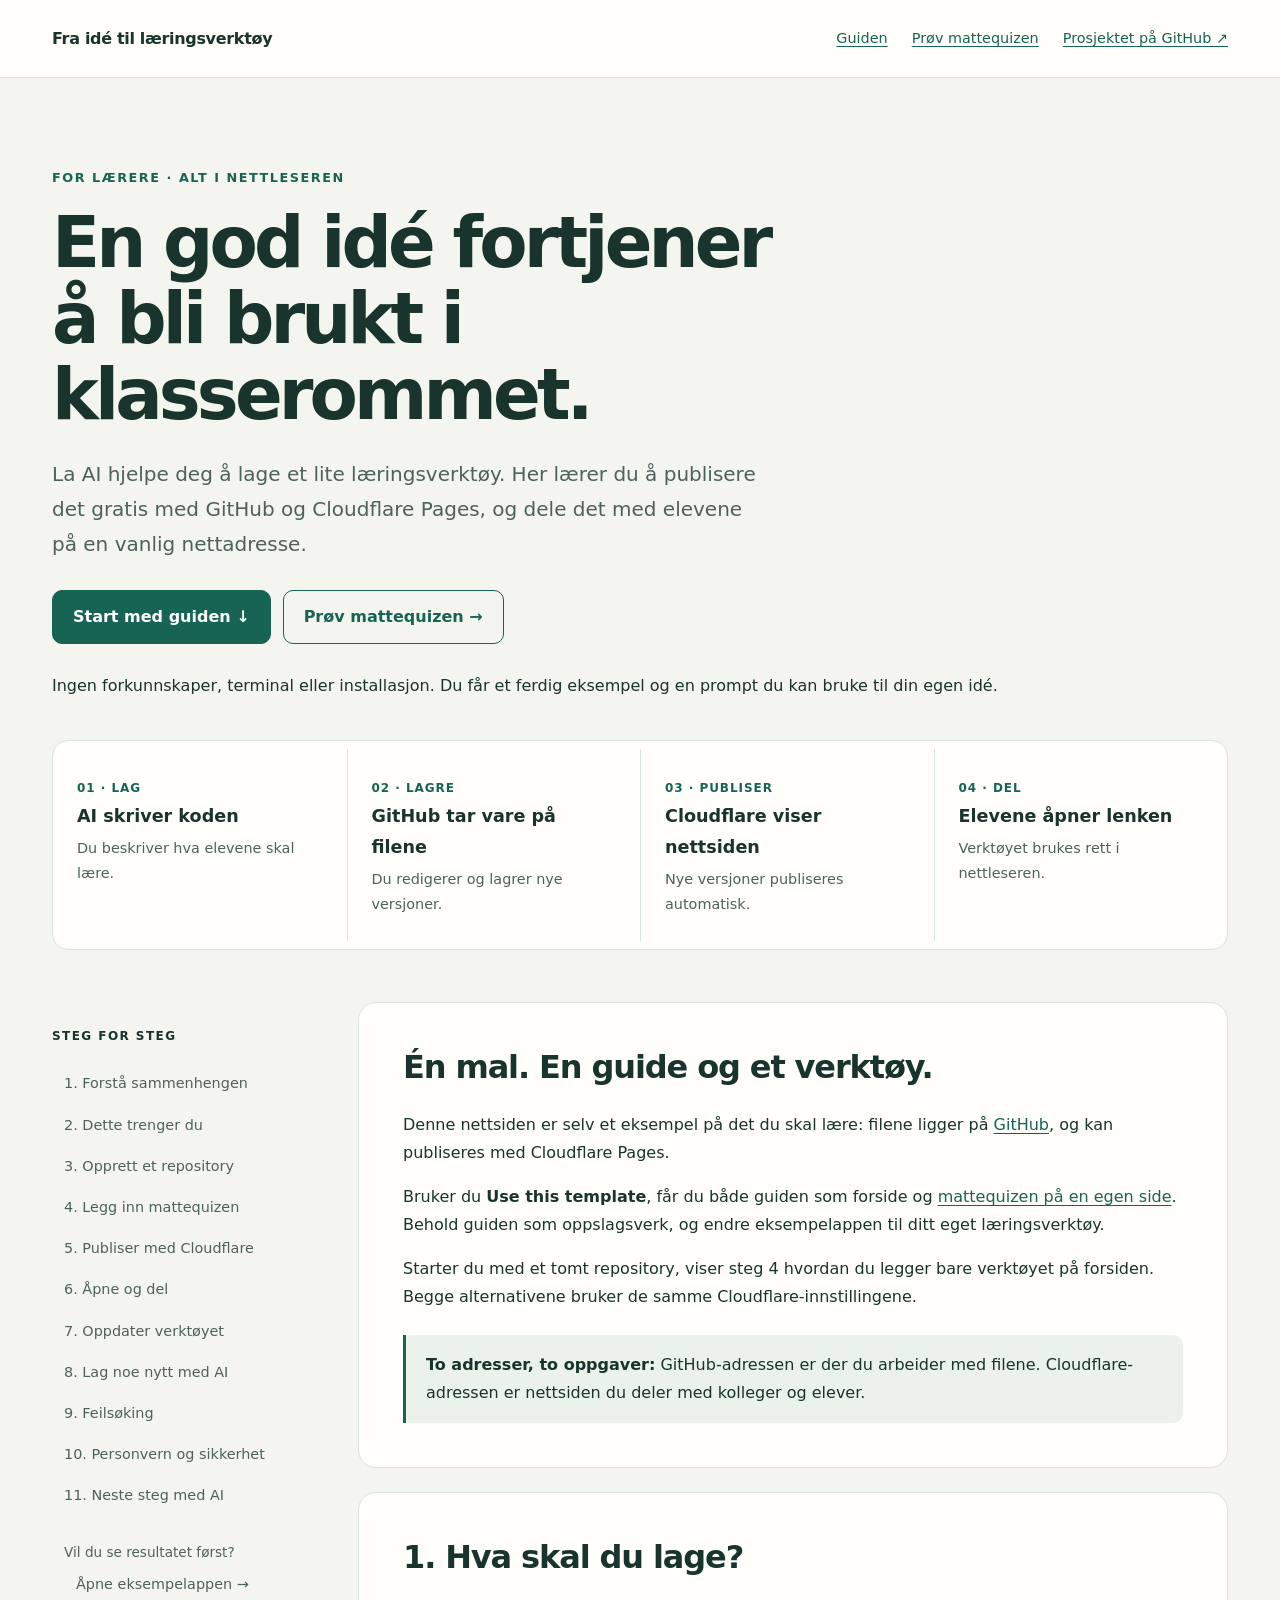
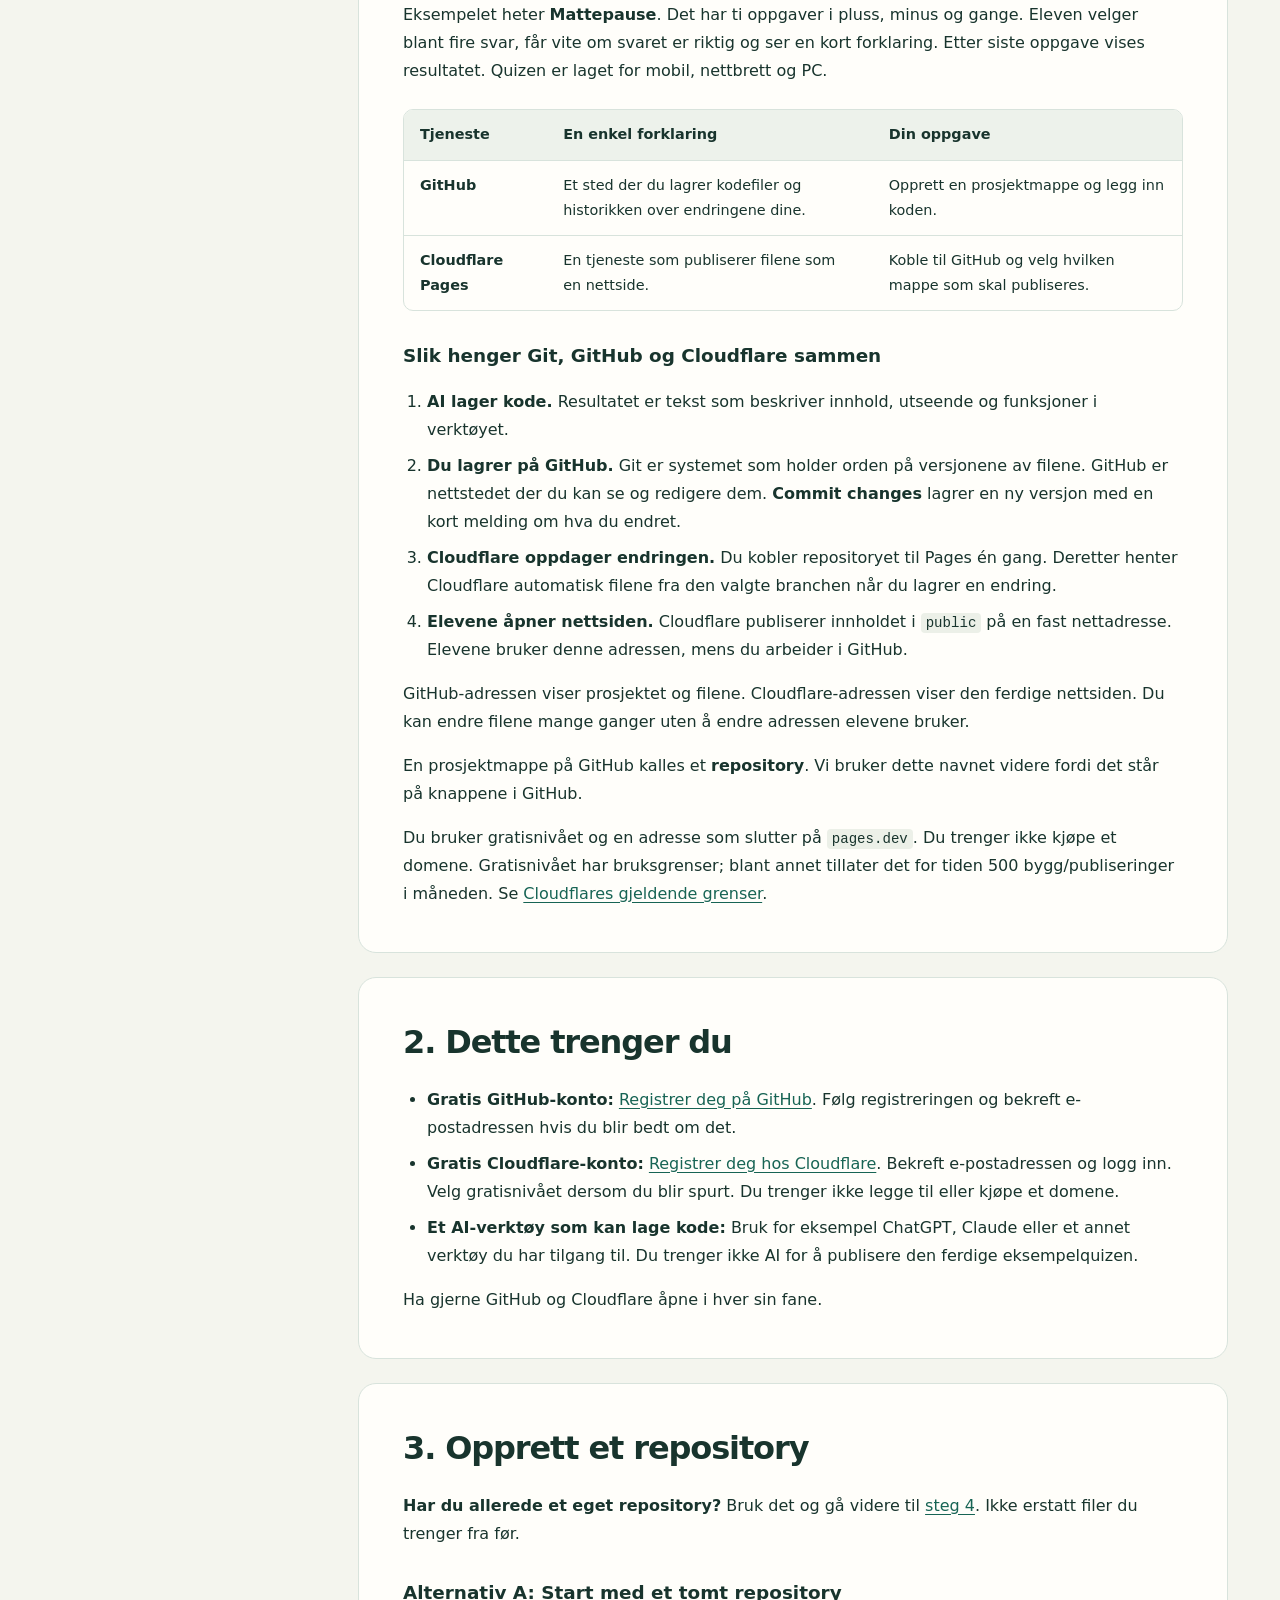
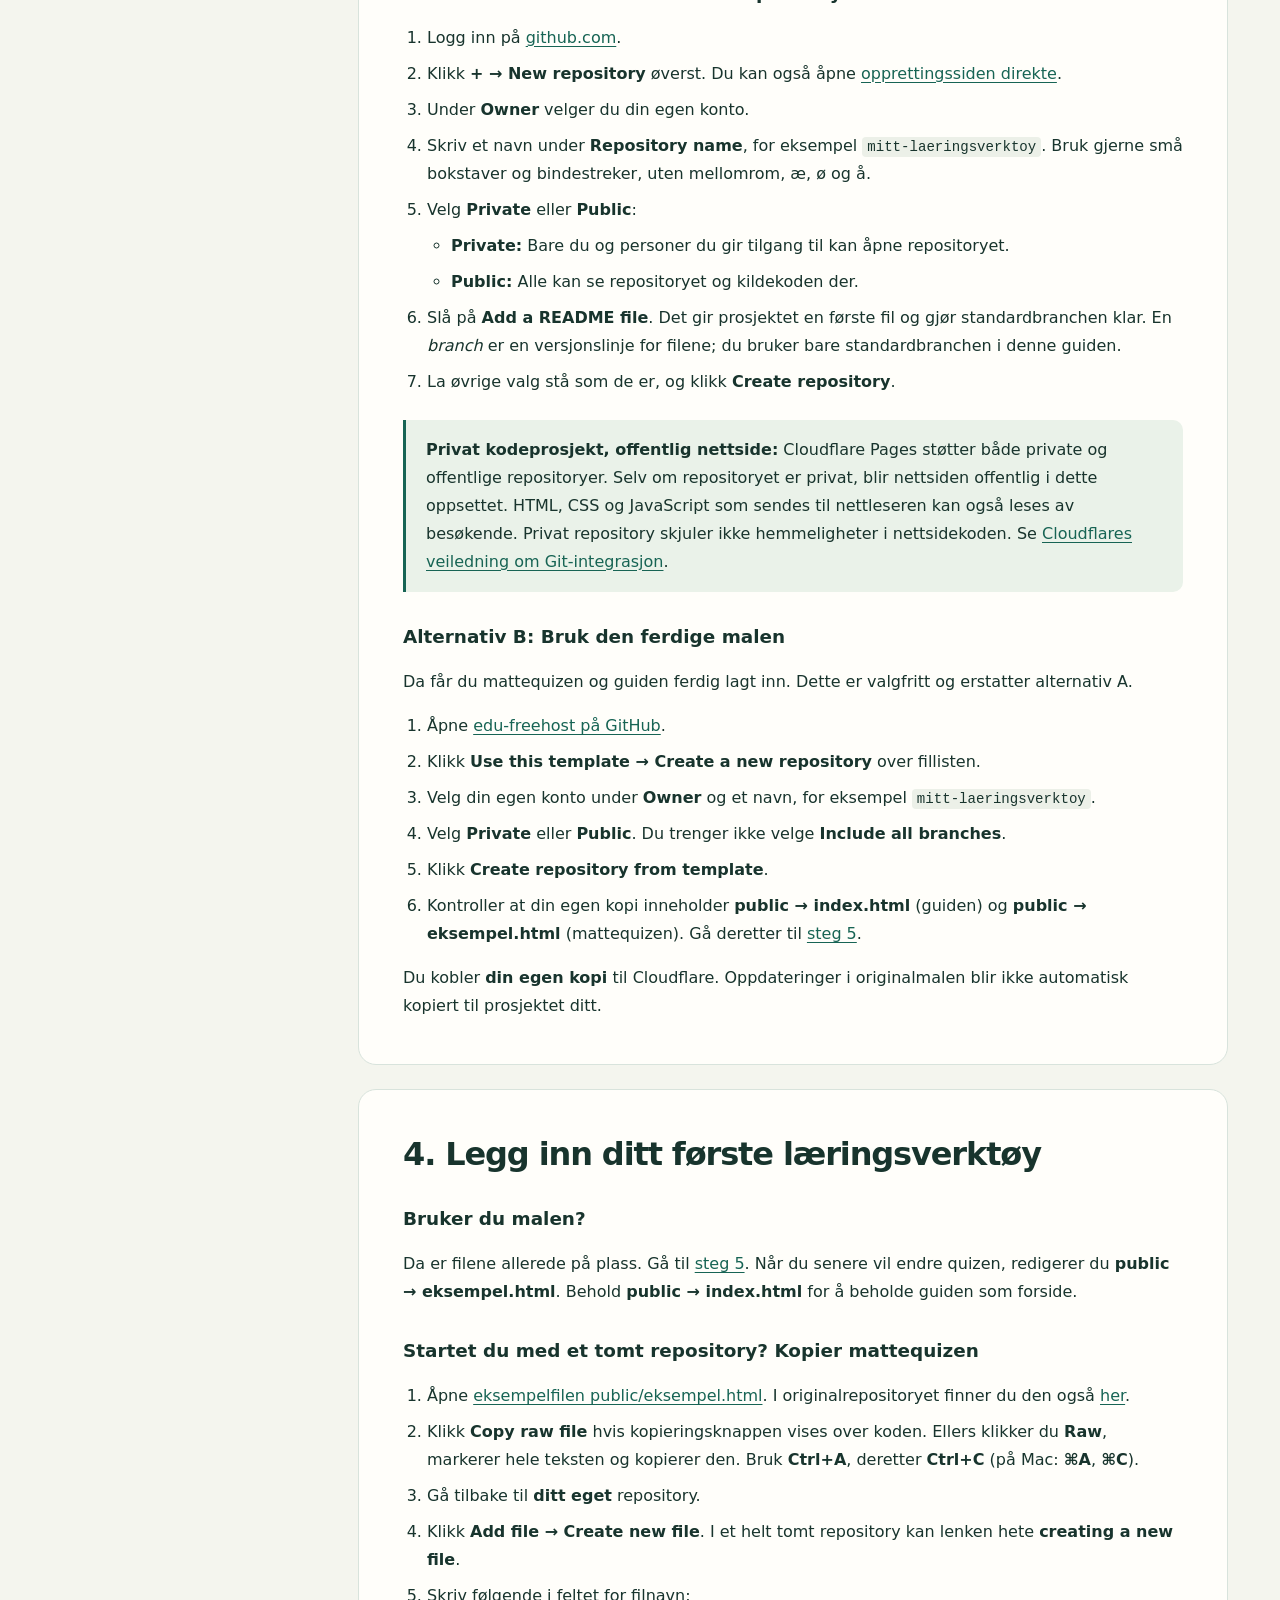
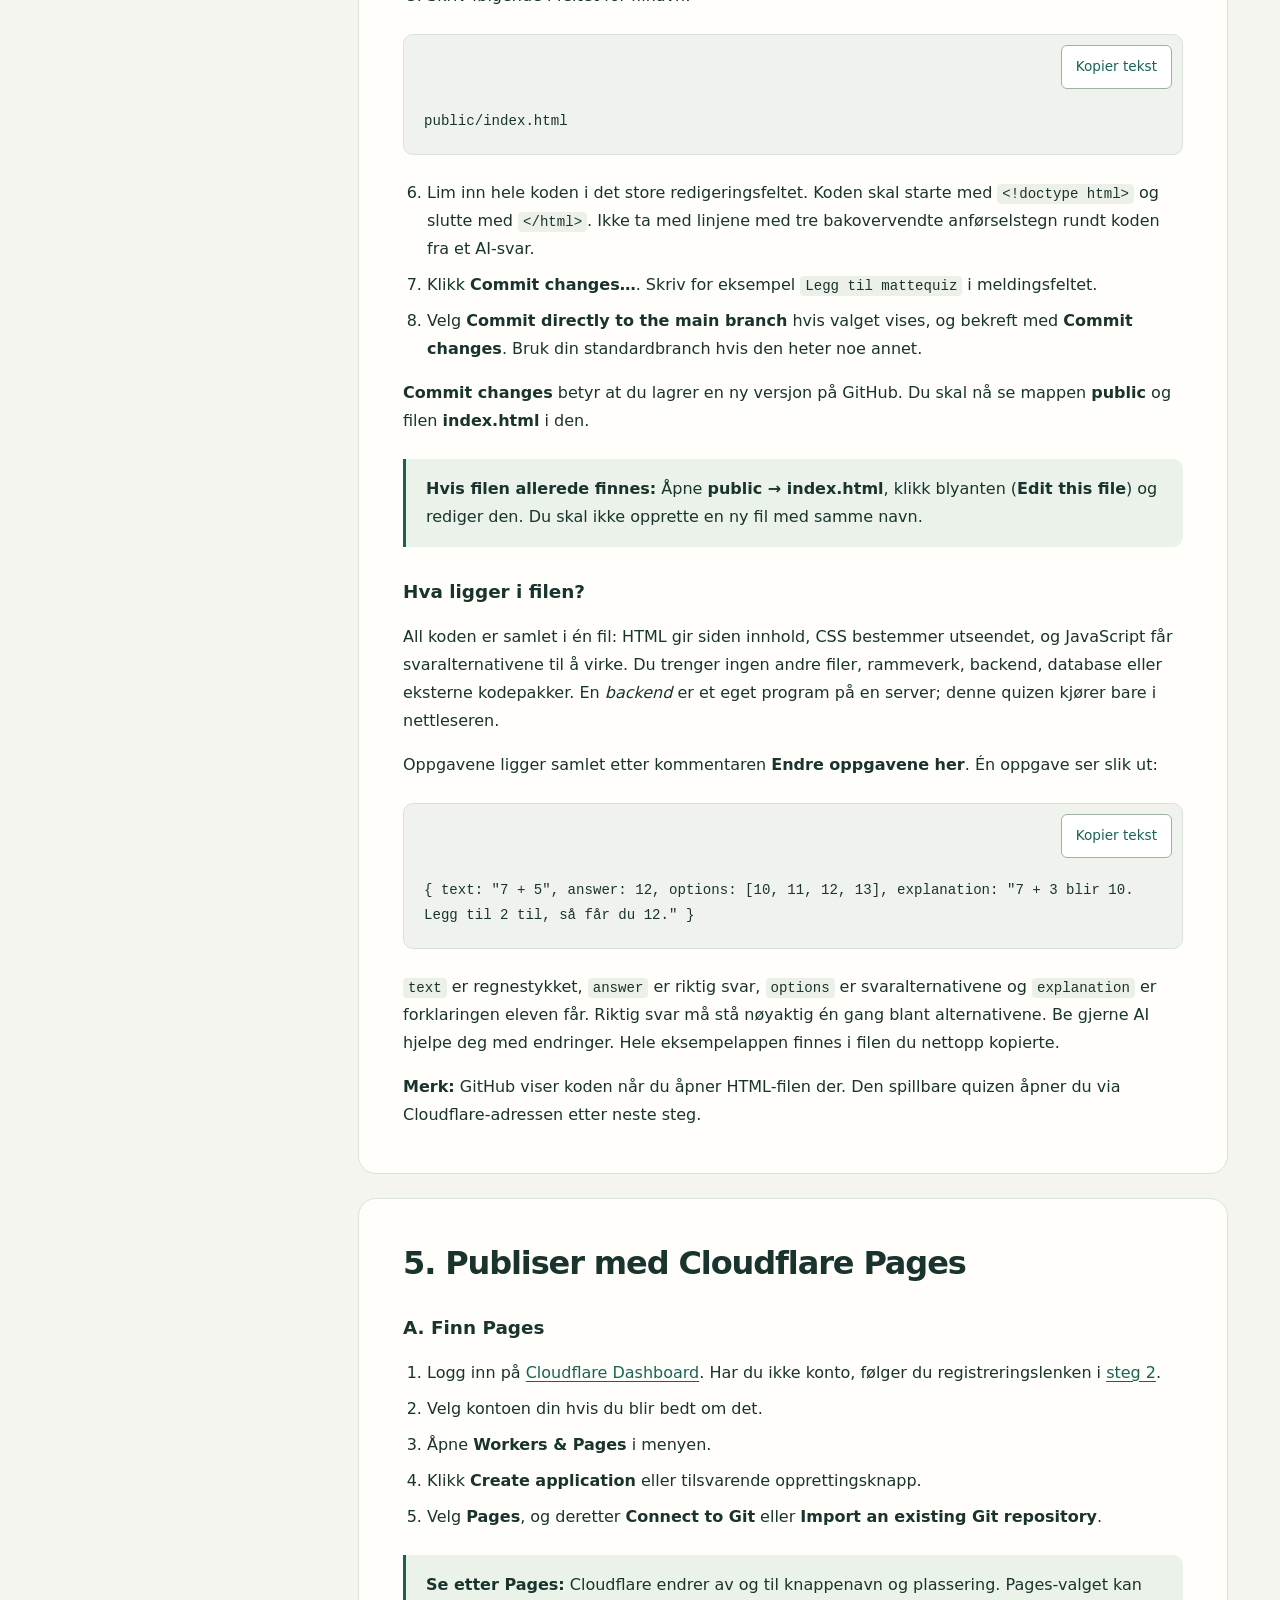
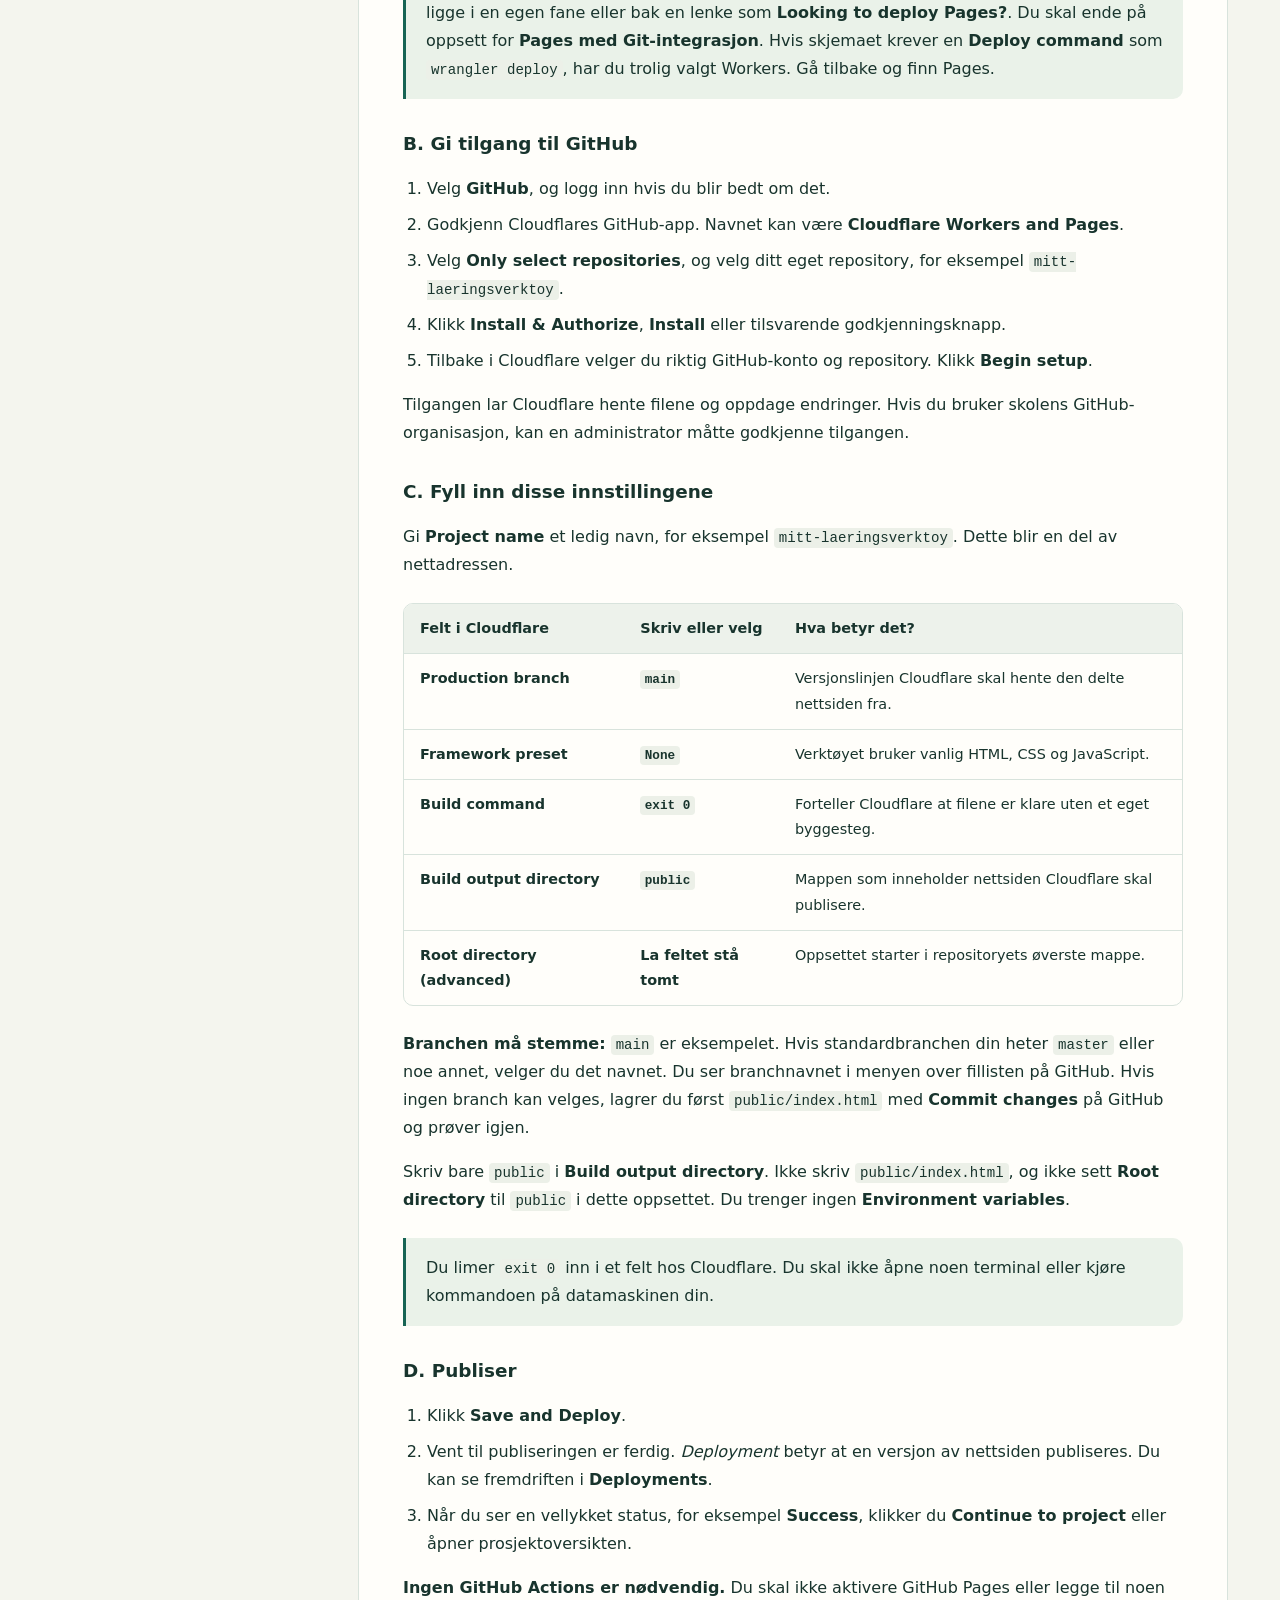
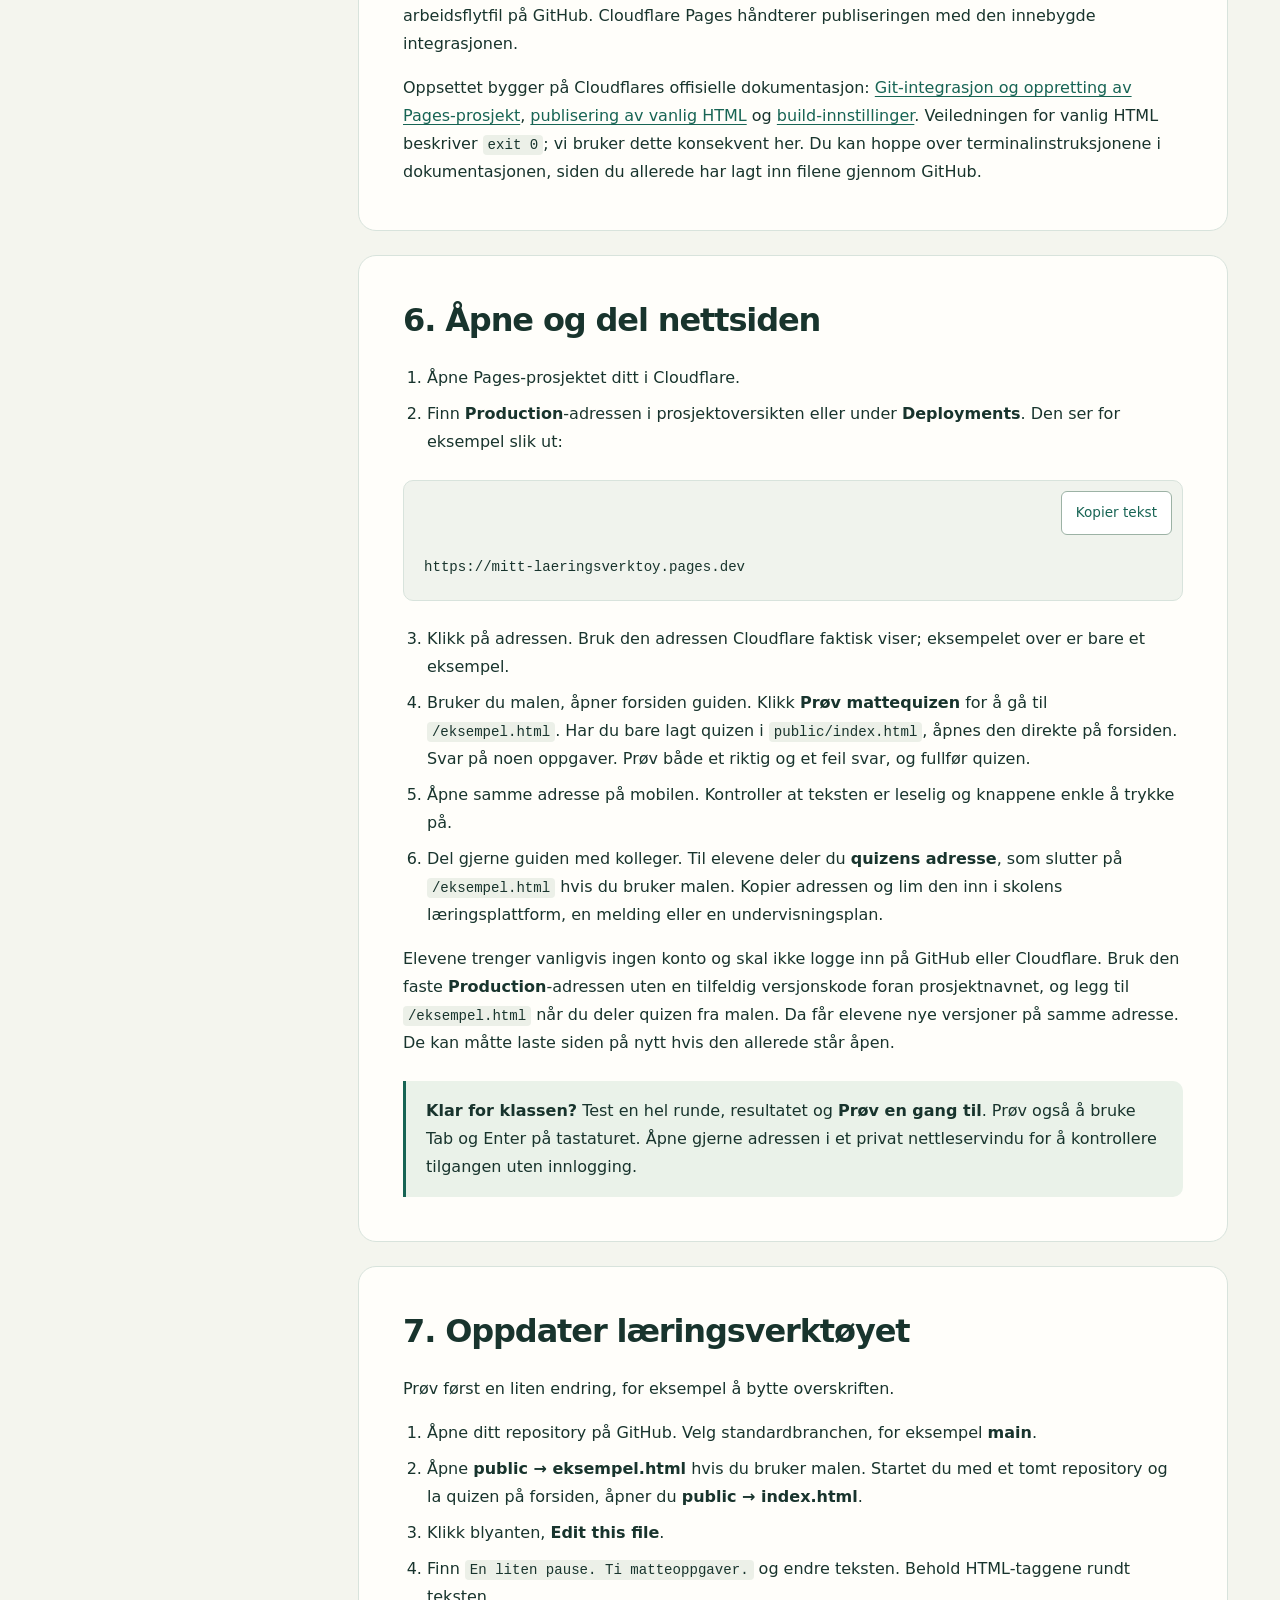
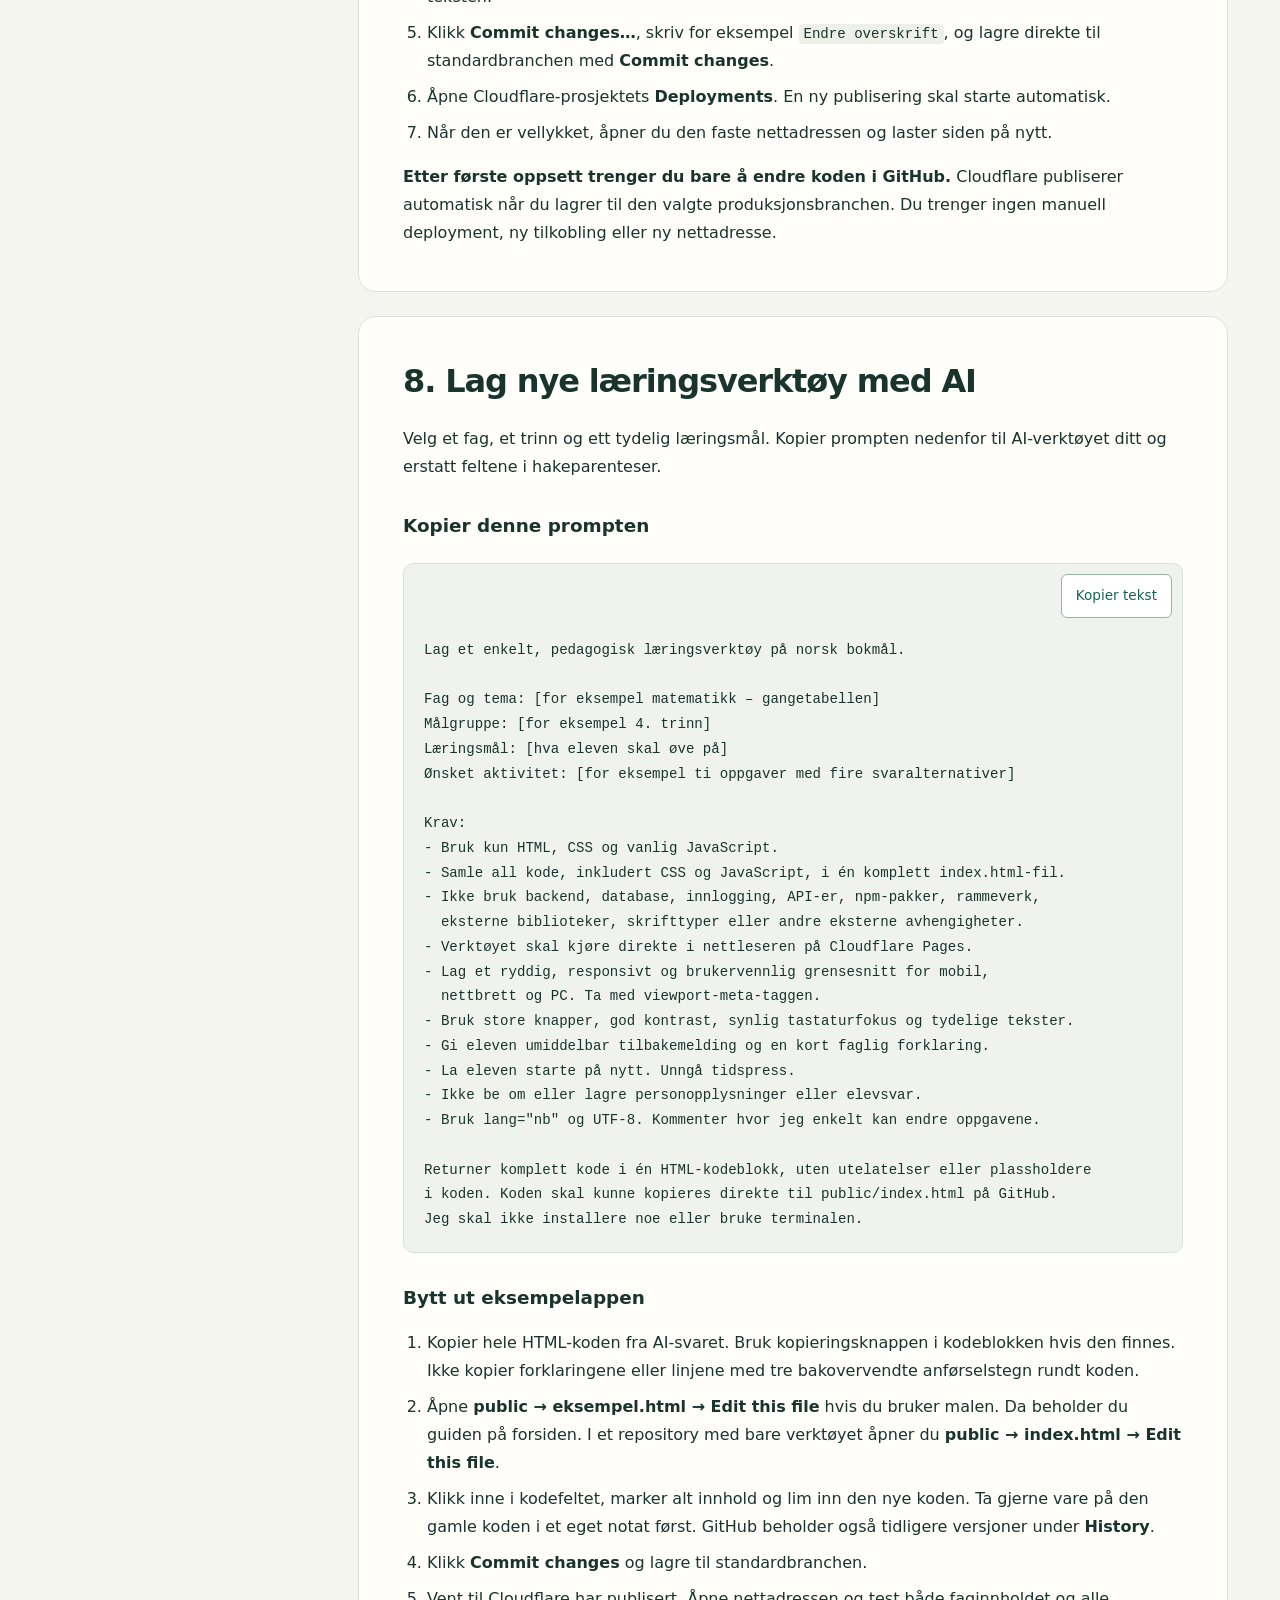
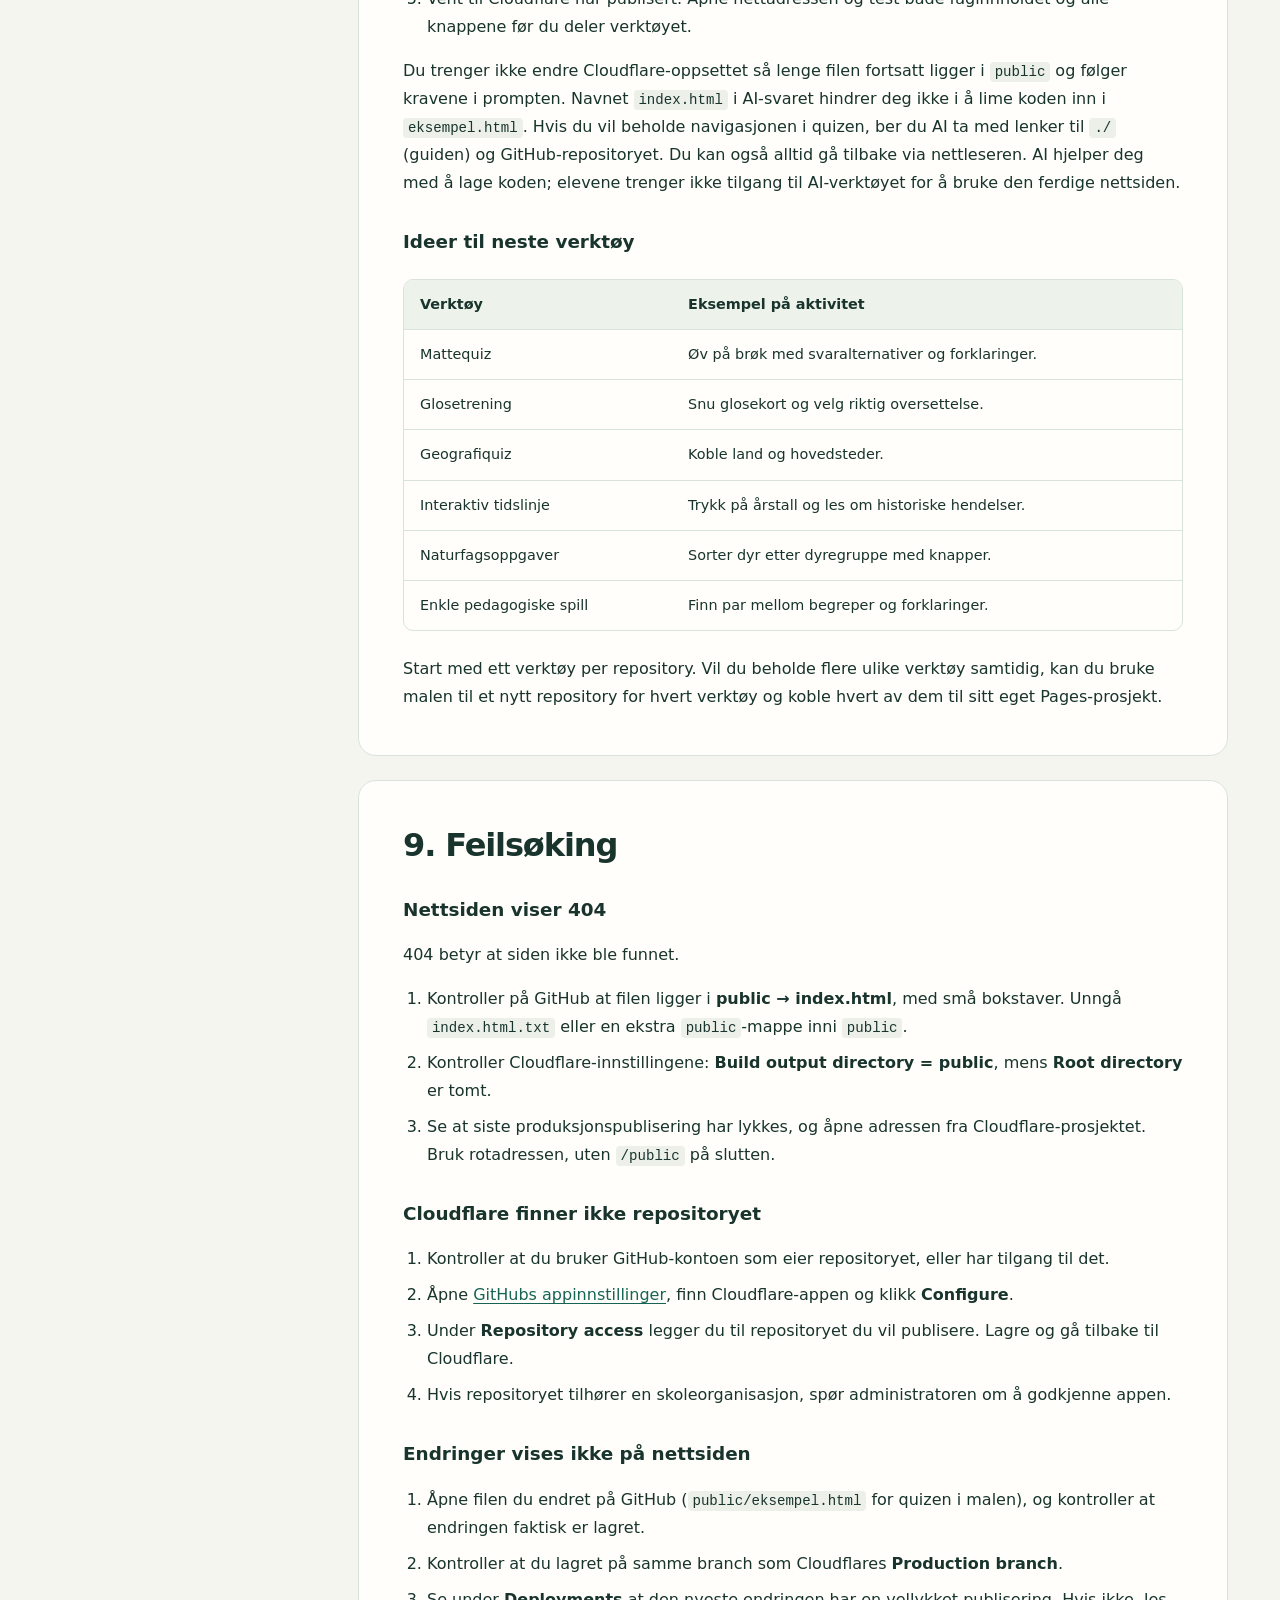
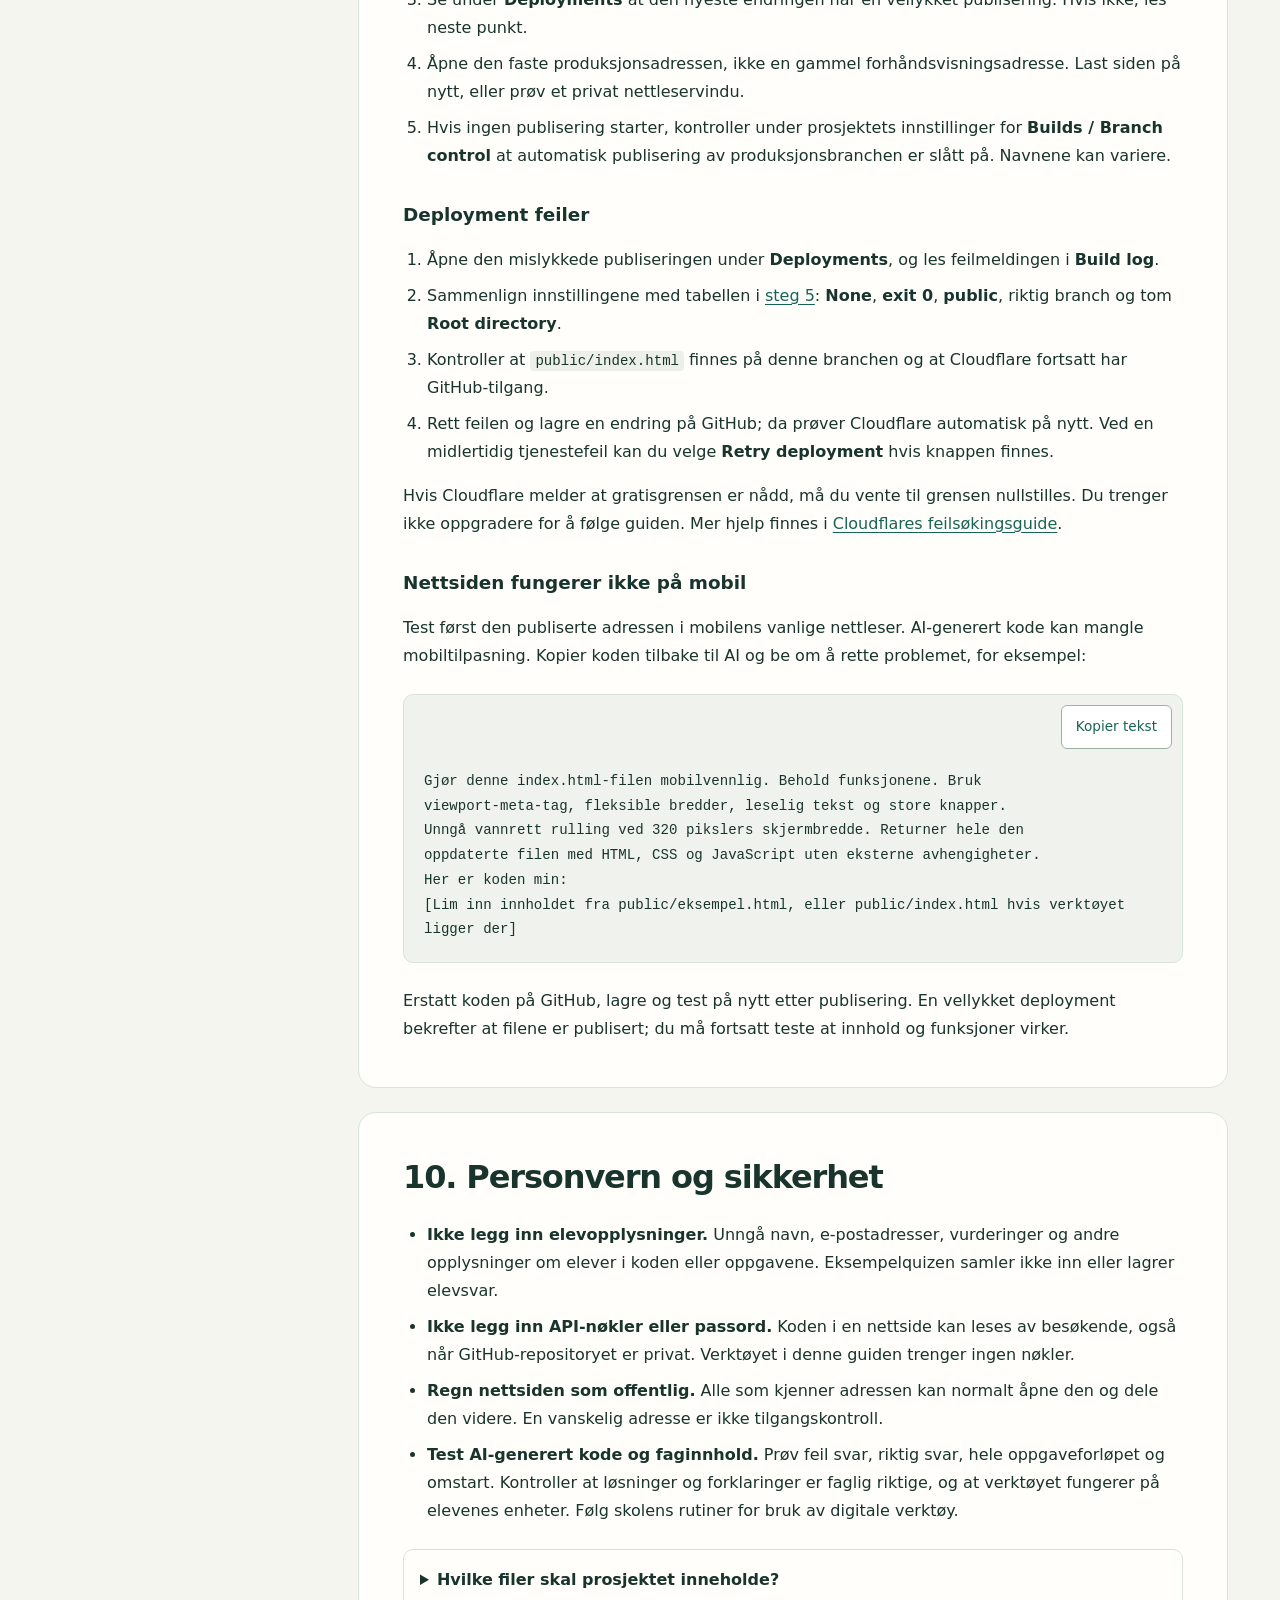
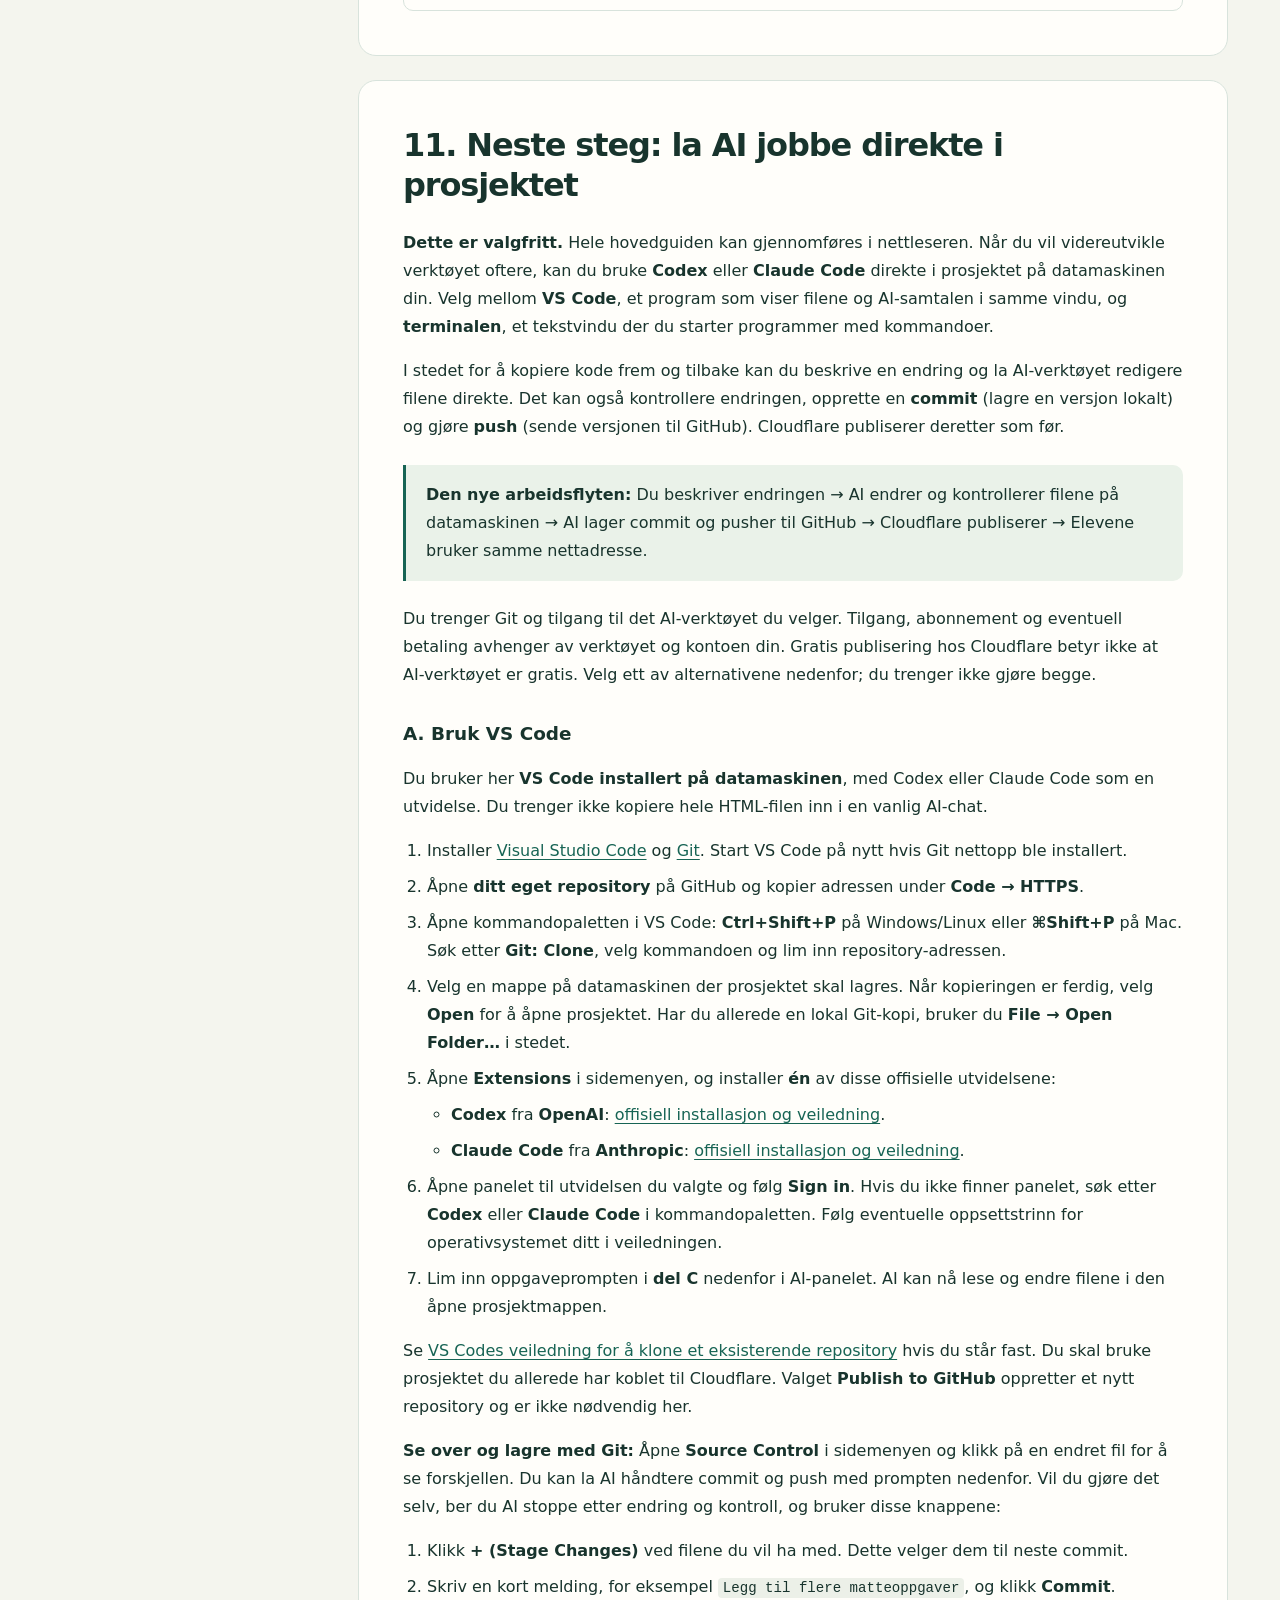
==== commit 83ec7285: "Forklar videre arbeid med AI i VS Code og terminal Co-authored-by: Codex <noreply@openai.com>" ====
--- a/public/index.html
+++ b/public/index.html
@@ -5,6 +5,7 @@
   <meta name="viewport" content="width=device-width, initial-scale=1">
   <meta name="description" content="Fra AI-idé til en nettadresse elevene kan bruke. En praktisk guide til gratis publisering med GitHub og Cloudflare Pages, med en mattequiz du kan prøve.">
   <title>Fra idé til læringsverktøy – GitHub og Cloudflare for lærere</title>
+  <link rel="icon" href="favicon.svg" type="image/svg+xml">
   <link rel="stylesheet" href="guide.css">
   <script src="guide.js" defer></script>
 </head>
@@ -50,7 +51,8 @@
 <li><a href="#steg-7">7. Oppdater verktøyet</a></li>
 <li><a href="#steg-8">8. Lag noe nytt med AI</a></li>
 <li><a href="#steg-9">9. Feilsøking</a></li>
-<li><a href="#steg-10">10. Personvern og sikkerhet</a></li></ol>
+<li><a href="#steg-10">10. Personvern og sikkerhet</a></li>
+<li><a href="#neste-steg">11. Neste steg med AI</a></li></ol>
         </nav>
         <p class="aside-note">Vil du se resultatet først?<br><a href="eksempel.html">Åpne eksempelappen →</a></p>
       </aside>
@@ -372,9 +374,98 @@
   index.html       (guiden som nettside)
   eksempel.html    (mattequizen)
   guide.css        (utseendet til guiden)
-  guide.js         (kopieringsknapper)</code></pre></div>
+  guide.js         (kopieringsknapper)
+  favicon.svg      (ikon i nettleserfanen)</code></pre></div>
 <p>Alt i <strong>public</strong> publiseres som nettside. Forsiden viser guiden, og knappen <strong>Prøv mattequizen</strong> åpner eksempelsiden. README og Markdown-utgaven av guiden kan også leses på GitHub. Starter du med et tomt repository, er <code>public/index.html</code> den eneste filen Cloudflare trenger for å publisere eksempelappen. Du trenger ingen installasjonsfiler, Docker eller GitHub Actions.</p>
 </details>
+</section>
+<section class="chapter" id="neste-steg">
+<h2>11. Neste steg: la AI jobbe direkte i prosjektet</h2>
+<p><strong>Dette er valgfritt.</strong> Hele hovedguiden kan gjennomføres i nettleseren. Når du vil videreutvikle verktøyet oftere, kan du bruke <strong>Codex</strong> eller <strong>Claude Code</strong> direkte i prosjektet på datamaskinen din. Velg mellom <strong>VS Code</strong>, et program som viser filene og AI-samtalen i samme vindu, og <strong>terminalen</strong>, et tekstvindu der du starter programmer med kommandoer.</p>
+<p>I stedet for å kopiere kode frem og tilbake kan du beskrive en endring og la AI-verktøyet redigere filene direkte. Det kan også kontrollere endringen, opprette en <strong>commit</strong> (lagre en versjon lokalt) og gjøre <strong>push</strong> (sende versjonen til GitHub). Cloudflare publiserer deretter som før.</p>
+<blockquote><p><strong>Den nye arbeidsflyten:</strong> Du beskriver endringen → AI endrer og kontrollerer filene på datamaskinen → AI lager commit og pusher til GitHub → Cloudflare publiserer → Elevene bruker samme nettadresse.</p></blockquote>
+<p>Du trenger Git og tilgang til det AI-verktøyet du velger. Tilgang, abonnement og eventuell betaling avhenger av verktøyet og kontoen din. Gratis publisering hos Cloudflare betyr ikke at AI-verktøyet er gratis. Velg ett av alternativene nedenfor; du trenger ikke gjøre begge.</p>
+<a id="vscode"></a>
+<h3>A. Bruk VS Code</h3>
+<p>Du bruker her <strong>VS Code installert på datamaskinen</strong>, med Codex eller Claude Code som en utvidelse. Du trenger ikke kopiere hele HTML-filen inn i en vanlig AI-chat.</p>
+<ol>
+<li>Installer <a href="https://code.visualstudio.com/download">Visual Studio Code</a> og <a href="https://git-scm.com/downloads">Git</a>. Start VS Code på nytt hvis Git nettopp ble installert.
+</li>
+<li>Åpne <strong>ditt eget repository</strong> på GitHub og kopier adressen under <strong>Code → HTTPS</strong>.
+</li>
+<li>Åpne kommandopaletten i VS Code: <strong>Ctrl+Shift+P</strong> på Windows/Linux eller <strong>⌘Shift+P</strong> på Mac. Søk etter <strong>Git: Clone</strong>, velg kommandoen og lim inn repository-adressen.
+</li>
+<li>Velg en mappe på datamaskinen der prosjektet skal lagres. Når kopieringen er ferdig, velg <strong>Open</strong> for å åpne prosjektet. Har du allerede en lokal Git-kopi, bruker du <strong>File → Open Folder…</strong> i stedet.
+</li>
+<li>Åpne <strong>Extensions</strong> i sidemenyen, og installer <strong>én</strong> av disse offisielle utvidelsene:
+<ul>
+<li><strong>Codex</strong> fra <strong>OpenAI</strong>: <a href="https://learn.chatgpt.com/docs/codex/ide">offisiell installasjon og veiledning</a>.
+</li>
+<li><strong>Claude Code</strong> fra <strong>Anthropic</strong>: <a href="https://code.claude.com/docs/en/vs-code">offisiell installasjon og veiledning</a>.
+</li></ul>
+</li>
+<li>Åpne panelet til utvidelsen du valgte og følg <strong>Sign in</strong>. Hvis du ikke finner panelet, søk etter <strong>Codex</strong> eller <strong>Claude Code</strong> i kommandopaletten. Følg eventuelle oppsettstrinn for operativsystemet ditt i veiledningen.
+</li>
+<li>Lim inn oppgaveprompten i <strong>del C</strong> nedenfor i AI-panelet. AI kan nå lese og endre filene i den åpne prosjektmappen.
+</li></ol>
+<p>Se <a href="https://code.visualstudio.com/docs/sourcecontrol/repos-remotes#_clone-repositories">VS Codes veiledning for å klone et eksisterende repository</a> hvis du står fast. Du skal bruke prosjektet du allerede har koblet til Cloudflare. Valget <strong>Publish to GitHub</strong> oppretter et nytt repository og er ikke nødvendig her.</p>
+<p><strong>Se over og lagre med Git:</strong> Åpne <strong>Source Control</strong> i sidemenyen og klikk på en endret fil for å se forskjellen. Du kan la AI håndtere commit og push med prompten nedenfor. Vil du gjøre det selv, ber du AI stoppe etter endring og kontroll, og bruker disse knappene:</p>
+<ol>
+<li>Klikk <strong>+ (Stage Changes)</strong> ved filene du vil ha med. Dette velger dem til neste commit.
+</li>
+<li>Skriv en kort melding, for eksempel <code>Legg til flere matteoppgaver</code>, og klikk <strong>Commit</strong>.
+</li>
+<li>Velg <strong>… → Push</strong> for å sende commiten til GitHub. <strong>Sync Changes</strong> henter også endringer fra GitHub før den sender dine. Følg eventuell GitHub-pålogging.
+</li></ol>
+<p>En lagret fil eller lokal commit er ikke nok til å publisere. Etter push til produksjonsbranchen starter Cloudflare automatisk. Les mer i <a href="https://code.visualstudio.com/docs/sourcecontrol/quickstart">VS Codes Git-veiledning</a>.</p>
+<a id="terminal"></a>
+<h3>B. Bruk terminalen</h3>
+<p><strong>Gjør et engangsoppsett:</strong></p>
+<ol>
+<li>Installer Git og <strong>ett</strong> av AI-verktøyene. Følg de offisielle veiledningene for din datamaskin: <a href="https://git-scm.com/downloads">Git</a>, <a href="https://learn.chatgpt.com/docs/codex/cli">Codex CLI</a> eller <a href="https://code.claude.com/docs/en/quickstart">Claude Code</a>.
+</li>
+<li>Logg inn i AI-verktøyet slik veiledningen beskriver.
+</li>
+<li>Åpne <strong>ditt eget repository</strong> på GitHub, klikk <strong>Code → HTTPS</strong>, og kopier adressen. Bruk din kopi hvis du startet med malen.
+</li>
+<li>Åpne terminalen. Skriv <code>git clone</code>, et mellomrom og adressen du kopierte. Dette henter en lokal arbeidskopi med Git-tilkoblingen bevart. Eksempel:
+</li></ol>
+<div class="code-block"><pre><code>git clone https://github.com/DITT-BRUKERNAVN/mitt-laeringsverktoy.git
+cd mitt-laeringsverktoy</code></pre></div>
+<p>Bytt eksempeladressen med din egen. I <code>cd</code>-linjen bruker du navnet på mappen som ble opprettet. <code>cd</code> betyr at du går inn i mappen. Ikke bruk <strong>Download ZIP</strong> her; du trenger Git-tilkoblingen for commit og push.</p>
+<p><strong>Start AI-verktøyet i prosjektmappen:</strong></p>
+<p>Velg kommandoen for verktøyet du installerte:</p>
+<div class="table-wrap"><table><thead><tr><th scope="col">Verktøy</th><th scope="col">Skriv i terminalen</th></tr></thead><tbody><tr><td>Codex CLI</td><td><code>codex</code></td></tr><tr><td>Claude Code</td><td><code>claude</code></td></tr></tbody></table></div>
+<p>Deretter skriver du til AI-verktøyet omtrent som i en vanlig chat. Vil du ha terminalen inne i VS Code, åpner du prosjektmappen og velger <strong>Terminal → New Terminal</strong>. Kjør kommandoen der, med prosjektmappen som arbeidsmappe. For terminalvarianten må CLI-verktøyet være installert; en AI-utvidelse alene betyr ikke at <code>codex</code> eller <code>claude</code> er tilgjengelig som terminalkommando.</p>
+<p><strong>Felles for begge alternativer:</strong> Pålogging i AI-verktøyet gir ikke automatisk tilgang til GitHub. Første commit eller push kan kreve at du setter Git-navn og e-post og logger inn mot GitHub. Be verktøyet forklare hva som mangler, og følg påloggingen. Ikke lim passord eller tilgangsnøkler inn i samtalen.</p>
+<h3>C. Gi en konkret oppgave</h3>
+<p>Prøv med en liten endring først. Kopier prompten nedenfor inn i Codex eller Claude Code, i VS Code-panelet eller terminalen, og tilpass ønsket endring:</p>
+<div class="code-block"><pre><code>Jeg vil videreutvikle læringsverktøyet i dette GitHub-prosjektet.
+Les filene og eventuelle prosjektinstruksjoner først.
+
+Ønsket endring: Legg til fem nye matteoppgaver med korte forklaringer.
+
+- Bruk public/eksempel.html hvis prosjektet har guiden som forside.
+  Hvis bare verktøyet ligger i public/index.html, bruk den filen.
+- Behold guiden, navigasjonen og det responsive designet.
+- Bruk fortsatt bare HTML, CSS og JavaScript, uten eksterne avhengigheter.
+- Kontroller at oppgavene, svaralternativene, poeng og omstart virker.
+- Se over endringene og oppsummer hva du har endret og kontrollert.
+- Bruk eksisterende GitHub-tilkobling og produksjonsbranch. Avklar hvilken
+  branch Cloudflare bruker hvis det ikke fremgår av prosjektet.
+- Lag en beskrivende commit og push endringene dit. Ikke ta med andre
+  pågående endringer. Ikke overskriv historikk eller bruk force push.
+- Hvis du mangler tilgang eller en godkjenning, forklar konkret hva som trengs.</code></pre></div>
+<p>Verktøyet kan be deg godkjenne filendringer eller kommandoer. Les hva det vil gjøre. Når push er fullført til produksjonsbranchen, starter Cloudflare publisering automatisk. En commit alene publiserer ikke nettsiden; endringen må også sendes til GitHub med push.</p>
+<h3>D. Sjekk resultatet og fortsett</h3>
+<ol>
+<li>Se at den nye commiten finnes på GitHub, og at siste publisering under <strong>Deployments</strong> i Cloudflare har lykkes.
+</li>
+<li>Åpne quizens faste nettadresse og test endringen selv før du deler den med elevene.
+</li>
+<li>Neste gang åpner du samme prosjektmappe og AI-panelet i VS Code, eller starter AI-verktøyet i terminalen igjen. Har du også redigert på GitHub eller en annen datamaskin, ber du AI hente de siste endringene først og ta vare på eventuelt lokalt arbeid.
+</li></ol>
+<p>Du trenger ikke lære alle Git-kommandoene på én gang. Det viktigste er å vite hvor filene ligger, hva som blir endret, og at <strong>commit → push → Cloudflare</strong> er veien fra en lokal endring til den publiserte nettsiden.</p>
 </section>
         <div class="closing">
           <p>Oppsett og dokumentasjonslenker kontrollert 16. oktober 2026. Knappenavn og gratisgrenser kan endres.</p>
